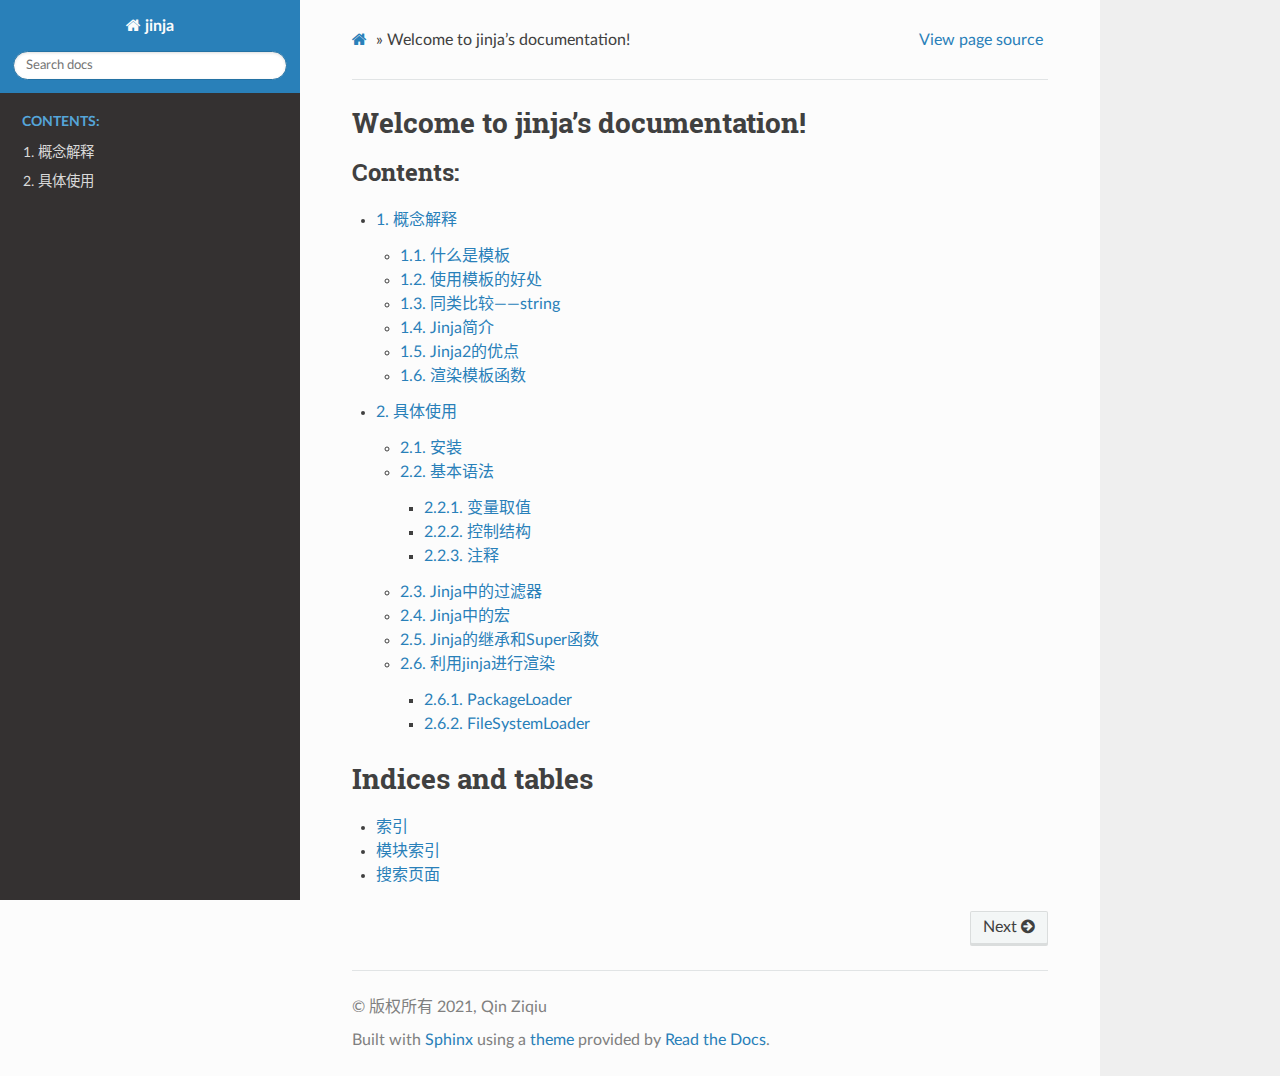
==== index.html @ b07b58b3 "init" ====
<!DOCTYPE html>
<html class="writer-html5" lang="zh-CN" >
<head>
  <meta charset="utf-8">
  
  <meta name="viewport" content="width=device-width, initial-scale=1.0">
  
  <title>Welcome to jinja’s documentation! &mdash; jinja 1.0 文档</title>
  

  
  <link rel="stylesheet" href="_static/css/theme.css" type="text/css" />
  <link rel="stylesheet" href="_static/pygments.css" type="text/css" />

  
  
  
  

  
  <!--[if lt IE 9]>
    <script src="_static/js/html5shiv.min.js"></script>
  <![endif]-->
  
    
      <script type="text/javascript" id="documentation_options" data-url_root="./" src="_static/documentation_options.js"></script>
        <script src="_static/jquery.js"></script>
        <script src="_static/underscore.js"></script>
        <script src="_static/doctools.js"></script>
        <script src="_static/language_data.js"></script>
        <script src="_static/translations.js"></script>
    
    <script type="text/javascript" src="_static/js/theme.js"></script>

    
    <link rel="index" title="索引" href="genindex.html" />
    <link rel="search" title="搜索" href="search.html" />
    <link rel="next" title="1. 概念解释" href="part1.html" /> 
</head>

<body class="wy-body-for-nav">

   
  <div class="wy-grid-for-nav">
    
    <nav data-toggle="wy-nav-shift" class="wy-nav-side">
      <div class="wy-side-scroll">
        <div class="wy-side-nav-search" >
          

          
            <a href="#" class="icon icon-home" alt="Documentation Home"> jinja
          

          
          </a>

          
            
            
          

          
<div role="search">
  <form id="rtd-search-form" class="wy-form" action="search.html" method="get">
    <input type="text" name="q" placeholder="Search docs" />
    <input type="hidden" name="check_keywords" value="yes" />
    <input type="hidden" name="area" value="default" />
  </form>
</div>

          
        </div>

        
        <div class="wy-menu wy-menu-vertical" data-spy="affix" role="navigation" aria-label="main navigation">
          
            
            
              
            
            
              <p class="caption"><span class="caption-text">Contents:</span></p>
<ul>
<li class="toctree-l1"><a class="reference internal" href="part1.html">1. 概念解释</a></li>
<li class="toctree-l1"><a class="reference internal" href="part2.html">2. 具体使用</a></li>
</ul>

            
          
        </div>
        
      </div>
    </nav>

    <section data-toggle="wy-nav-shift" class="wy-nav-content-wrap">

      
      <nav class="wy-nav-top" aria-label="top navigation">
        
          <i data-toggle="wy-nav-top" class="fa fa-bars"></i>
          <a href="#">jinja</a>
        
      </nav>


      <div class="wy-nav-content">
        
        <div class="rst-content">
        
          















<div role="navigation" aria-label="breadcrumbs navigation">

  <ul class="wy-breadcrumbs">
    
      <li><a href="#" class="icon icon-home"></a> &raquo;</li>
        
      <li>Welcome to jinja’s documentation!</li>
    
    
      <li class="wy-breadcrumbs-aside">
        
            
            <a href="_sources/index.rst.txt" rel="nofollow"> View page source</a>
          
        
      </li>
    
  </ul>

  
  <hr/>
</div>
          <div role="main" class="document" itemscope="itemscope" itemtype="http://schema.org/Article">
           <div itemprop="articleBody">
            
  <div class="section" id="welcome-to-jinja-s-documentation">
<h1>Welcome to jinja’s documentation!<a class="headerlink" href="#welcome-to-jinja-s-documentation" title="永久链接至标题">¶</a></h1>
<div class="toctree-wrapper compound">
<p class="caption"><span class="caption-text">Contents:</span></p>
<ul>
<li class="toctree-l1"><a class="reference internal" href="part1.html">1. 概念解释</a><ul>
<li class="toctree-l2"><a class="reference internal" href="part1.html#id2">1.1. 什么是模板</a></li>
<li class="toctree-l2"><a class="reference internal" href="part1.html#id3">1.2. 使用模板的好处</a></li>
<li class="toctree-l2"><a class="reference internal" href="part1.html#string">1.3. 同类比较——string</a></li>
<li class="toctree-l2"><a class="reference internal" href="part1.html#jinja">1.4. Jinja简介</a></li>
<li class="toctree-l2"><a class="reference internal" href="part1.html#jinja2">1.5. Jinja2的优点</a></li>
<li class="toctree-l2"><a class="reference internal" href="part1.html#id4">1.6. 渲染模板函数</a></li>
</ul>
</li>
<li class="toctree-l1"><a class="reference internal" href="part2.html">2. 具体使用</a><ul>
<li class="toctree-l2"><a class="reference internal" href="part2.html#id2">2.1. 安装</a></li>
<li class="toctree-l2"><a class="reference internal" href="part2.html#id3">2.2. 基本语法</a><ul>
<li class="toctree-l3"><a class="reference internal" href="part2.html#id4">2.2.1. 变量取值</a></li>
<li class="toctree-l3"><a class="reference internal" href="part2.html#id5">2.2.2. 控制结构</a></li>
<li class="toctree-l3"><a class="reference internal" href="part2.html#id6">2.2.3. 注释</a></li>
</ul>
</li>
<li class="toctree-l2"><a class="reference internal" href="part2.html#jinja">2.3. Jinja中的过滤器</a></li>
<li class="toctree-l2"><a class="reference internal" href="part2.html#id7">2.4. Jinja中的宏</a></li>
<li class="toctree-l2"><a class="reference internal" href="part2.html#jinjasuper">2.5. Jinja的继承和Super函数</a></li>
<li class="toctree-l2"><a class="reference internal" href="part2.html#id8">2.6. 利用jinja进行渲染</a><ul>
<li class="toctree-l3"><a class="reference internal" href="part2.html#packageloader">2.6.1. PackageLoader</a></li>
<li class="toctree-l3"><a class="reference internal" href="part2.html#filesystemloader">2.6.2. FileSystemLoader</a></li>
</ul>
</li>
</ul>
</li>
</ul>
</div>
</div>
<div class="section" id="indices-and-tables">
<h1>Indices and tables<a class="headerlink" href="#indices-and-tables" title="永久链接至标题">¶</a></h1>
<ul class="simple">
<li><p><a class="reference internal" href="genindex.html"><span class="std std-ref">索引</span></a></p></li>
<li><p><a class="reference internal" href="py-modindex.html"><span class="std std-ref">模块索引</span></a></p></li>
<li><p><a class="reference internal" href="search.html"><span class="std std-ref">搜索页面</span></a></p></li>
</ul>
</div>


           </div>
           
          </div>
          <footer>
  
    <div class="rst-footer-buttons" role="navigation" aria-label="footer navigation">
      
        <a href="part1.html" class="btn btn-neutral float-right" title="1. 概念解释" accesskey="n" rel="next">Next <span class="fa fa-arrow-circle-right"></span></a>
      
      
    </div>
  

  <hr/>

  <div role="contentinfo">
    <p>
        
        &copy; 版权所有 2021, Qin Ziqiu

    </p>
  </div>
    
    
    
    Built with <a href="http://sphinx-doc.org/">Sphinx</a> using a
    
    <a href="https://github.com/rtfd/sphinx_rtd_theme">theme</a>
    
    provided by <a href="https://readthedocs.org">Read the Docs</a>. 

</footer>

        </div>
      </div>

    </section>

  </div>
  

  <script type="text/javascript">
      jQuery(function () {
          SphinxRtdTheme.Navigation.enable(true);
      });
  </script>

  
  
    
   

</body>
</html>
---- _static/css/theme.css ----
html{box-sizing:border-box}*,:after,:before{box-sizing:inherit}article,aside,details,figcaption,figure,footer,header,hgroup,nav,section{display:block}audio,canvas,video{display:inline-block;*display:inline;*zoom:1}[hidden],audio:not([controls]){display:none}*{-webkit-box-sizing:border-box;-moz-box-sizing:border-box;box-sizing:border-box}html{font-size:100%;-webkit-text-size-adjust:100%;-ms-text-size-adjust:100%}body{margin:0}a:active,a:hover{outline:0}abbr[title]{border-bottom:1px dotted}b,strong{font-weight:700}blockquote{margin:0}dfn{font-style:italic}ins{background:#ff9;text-decoration:none}ins,mark{color:#000}mark{background:#ff0;font-style:italic;font-weight:700}.rst-content code,.rst-content tt,code,kbd,pre,samp{font-family:monospace,serif;_font-family:courier new,monospace;font-size:1em}pre{white-space:pre}q{quotes:none}q:after,q:before{content:"";content:none}small{font-size:85%}sub,sup{font-size:75%;line-height:0;position:relative;vertical-align:baseline}sup{top:-.5em}sub{bottom:-.25em}dl,ol,ul{margin:0;padding:0;list-style:none;list-style-image:none}li{list-style:none}dd{margin:0}img{border:0;-ms-interpolation-mode:bicubic;vertical-align:middle;max-width:100%}svg:not(:root){overflow:hidden}figure,form{margin:0}label{cursor:pointer}button,input,select,textarea{font-size:100%;margin:0;vertical-align:baseline;*vertical-align:middle}button,input{line-height:normal}button,input[type=button],input[type=reset],input[type=submit]{cursor:pointer;-webkit-appearance:button;*overflow:visible}button[disabled],input[disabled]{cursor:default}input[type=search]{-webkit-appearance:textfield;-moz-box-sizing:content-box;-webkit-box-sizing:content-box;box-sizing:content-box}textarea{resize:vertical}table{border-collapse:collapse;border-spacing:0}td{vertical-align:top}.chromeframe{margin:.2em 0;background:#ccc;color:#000;padding:.2em 0}.ir{display:block;border:0;text-indent:-999em;overflow:hidden;background-color:transparent;background-repeat:no-repeat;text-align:left;direction:ltr;*line-height:0}.ir br{display:none}.hidden{display:none!important;visibility:hidden}.visuallyhidden{border:0;clip:rect(0 0 0 0);height:1px;margin:-1px;overflow:hidden;padding:0;position:absolute;width:1px}.visuallyhidden.focusable:active,.visuallyhidden.focusable:focus{clip:auto;height:auto;margin:0;overflow:visible;position:static;width:auto}.invisible{visibility:hidden}.relative{position:relative}big,small{font-size:100%}@media print{body,html,section{background:none!important}*{box-shadow:none!important;text-shadow:none!important;filter:none!important;-ms-filter:none!important}a,a:visited{text-decoration:underline}.ir a:after,a[href^="#"]:after,a[href^="javascript:"]:after{content:""}blockquote,pre{page-break-inside:avoid}thead{display:table-header-group}img,tr{page-break-inside:avoid}img{max-width:100%!important}@page{margin:.5cm}.rst-content .toctree-wrapper>p.caption,h2,h3,p{orphans:3;widows:3}.rst-content .toctree-wrapper>p.caption,h2,h3{page-break-after:avoid}}.btn,.fa:before,.icon:before,.rst-content .admonition,.rst-content .admonition-title:before,.rst-content .admonition-todo,.rst-content .attention,.rst-content .caution,.rst-content .code-block-caption .headerlink:before,.rst-content .danger,.rst-content .error,.rst-content .hint,.rst-content .important,.rst-content .note,.rst-content .seealso,.rst-content .tip,.rst-content .warning,.rst-content code.download span:first-child:before,.rst-content dl dt .headerlink:before,.rst-content h1 .headerlink:before,.rst-content h2 .headerlink:before,.rst-content h3 .headerlink:before,.rst-content h4 .headerlink:before,.rst-content h5 .headerlink:before,.rst-content h6 .headerlink:before,.rst-content p.caption .headerlink:before,.rst-content table>caption .headerlink:before,.rst-content tt.download span:first-child:before,.wy-alert,.wy-dropdown .caret:before,.wy-inline-validate.wy-inline-validate-danger .wy-input-context:before,.wy-inline-validate.wy-inline-validate-info .wy-input-context:before,.wy-inline-validate.wy-inline-validate-success .wy-input-context:before,.wy-inline-validate.wy-inline-validate-warning .wy-input-context:before,.wy-menu-vertical li.current>a,.wy-menu-vertical li.current>a span.toctree-expand:before,.wy-menu-vertical li.on a,.wy-menu-vertical li.on a span.toctree-expand:before,.wy-menu-vertical li span.toctree-expand:before,.wy-nav-top a,.wy-side-nav-search .wy-dropdown>a,.wy-side-nav-search>a,input[type=color],input[type=date],input[type=datetime-local],input[type=datetime],input[type=email],input[type=month],input[type=number],input[type=password],input[type=search],input[type=tel],input[type=text],input[type=time],input[type=url],input[type=week],select,textarea{-webkit-font-smoothing:antialiased}.clearfix{*zoom:1}.clearfix:after,.clearfix:before{display:table;content:""}.clearfix:after{clear:both}/*!
 *  Font Awesome 4.7.0 by @davegandy - http://fontawesome.io - @fontawesome
 *  License - http://fontawesome.io/license (Font: SIL OFL 1.1, CSS: MIT License)
 */@font-face{font-family:FontAwesome;src:url(fonts/fontawesome-webfont.eot?674f50d287a8c48dc19ba404d20fe713);src:url(fonts/fontawesome-webfont.eot?674f50d287a8c48dc19ba404d20fe713?#iefix&v=4.7.0) format("embedded-opentype"),url(fonts/fontawesome-webfont.woff2?af7ae505a9eed503f8b8e6982036873e) format("woff2"),url(fonts/fontawesome-webfont.woff?fee66e712a8a08eef5805a46892932ad) format("woff"),url(fonts/fontawesome-webfont.ttf?b06871f281fee6b241d60582ae9369b9) format("truetype"),url(fonts/fontawesome-webfont.svg?912ec66d7572ff821749319396470bde#fontawesomeregular) format("svg");font-weight:400;font-style:normal}.fa,.icon,.rst-content .admonition-title,.rst-content .code-block-caption .headerlink,.rst-content code.download span:first-child,.rst-content dl dt .headerlink,.rst-content h1 .headerlink,.rst-content h2 .headerlink,.rst-content h3 .headerlink,.rst-content h4 .headerlink,.rst-content h5 .headerlink,.rst-content h6 .headerlink,.rst-content p.caption .headerlink,.rst-content table>caption .headerlink,.rst-content tt.download span:first-child,.wy-menu-vertical li.current>a span.toctree-expand,.wy-menu-vertical li.on a span.toctree-expand,.wy-menu-vertical li span.toctree-expand{display:inline-block;font:normal normal normal 14px/1 FontAwesome;font-size:inherit;text-rendering:auto;-webkit-font-smoothing:antialiased;-moz-osx-font-smoothing:grayscale}.fa-lg{font-size:1.33333em;line-height:.75em;vertical-align:-15%}.fa-2x{font-size:2em}.fa-3x{font-size:3em}.fa-4x{font-size:4em}.fa-5x{font-size:5em}.fa-fw{width:1.28571em;text-align:center}.fa-ul{padding-left:0;margin-left:2.14286em;list-style-type:none}.fa-ul>li{position:relative}.fa-li{position:absolute;left:-2.14286em;width:2.14286em;top:.14286em;text-align:center}.fa-li.fa-lg{left:-1.85714em}.fa-border{padding:.2em .25em .15em;border:.08em solid #eee;border-radius:.1em}.fa-pull-left{float:left}.fa-pull-right{float:right}.fa-pull-left.icon,.fa.fa-pull-left,.rst-content .code-block-caption .fa-pull-left.headerlink,.rst-content .fa-pull-left.admonition-title,.rst-content code.download span.fa-pull-left:first-child,.rst-content dl dt .fa-pull-left.headerlink,.rst-content h1 .fa-pull-left.headerlink,.rst-content h2 .fa-pull-left.headerlink,.rst-content h3 .fa-pull-left.headerlink,.rst-content h4 .fa-pull-left.headerlink,.rst-content h5 .fa-pull-left.headerlink,.rst-content h6 .fa-pull-left.headerlink,.rst-content p.caption .fa-pull-left.headerlink,.rst-content table>caption .fa-pull-left.headerlink,.rst-content tt.download span.fa-pull-left:first-child,.wy-menu-vertical li.current>a span.fa-pull-left.toctree-expand,.wy-menu-vertical li.on a span.fa-pull-left.toctree-expand,.wy-menu-vertical li span.fa-pull-left.toctree-expand{margin-right:.3em}.fa-pull-right.icon,.fa.fa-pull-right,.rst-content .code-block-caption .fa-pull-right.headerlink,.rst-content .fa-pull-right.admonition-title,.rst-content code.download span.fa-pull-right:first-child,.rst-content dl dt .fa-pull-right.headerlink,.rst-content h1 .fa-pull-right.headerlink,.rst-content h2 .fa-pull-right.headerlink,.rst-content h3 .fa-pull-right.headerlink,.rst-content h4 .fa-pull-right.headerlink,.rst-content h5 .fa-pull-right.headerlink,.rst-content h6 .fa-pull-right.headerlink,.rst-content p.caption .fa-pull-right.headerlink,.rst-content table>caption .fa-pull-right.headerlink,.rst-content tt.download span.fa-pull-right:first-child,.wy-menu-vertical li.current>a span.fa-pull-right.toctree-expand,.wy-menu-vertical li.on a span.fa-pull-right.toctree-expand,.wy-menu-vertical li span.fa-pull-right.toctree-expand{margin-left:.3em}.pull-right{float:right}.pull-left{float:left}.fa.pull-left,.pull-left.icon,.rst-content .code-block-caption .pull-left.headerlink,.rst-content .pull-left.admonition-title,.rst-content code.download span.pull-left:first-child,.rst-content dl dt .pull-left.headerlink,.rst-content h1 .pull-left.headerlink,.rst-content h2 .pull-left.headerlink,.rst-content h3 .pull-left.headerlink,.rst-content h4 .pull-left.headerlink,.rst-content h5 .pull-left.headerlink,.rst-content h6 .pull-left.headerlink,.rst-content p.caption .pull-left.headerlink,.rst-content table>caption .pull-left.headerlink,.rst-content tt.download span.pull-left:first-child,.wy-menu-vertical li.current>a span.pull-left.toctree-expand,.wy-menu-vertical li.on a span.pull-left.toctree-expand,.wy-menu-vertical li span.pull-left.toctree-expand{margin-right:.3em}.fa.pull-right,.pull-right.icon,.rst-content .code-block-caption .pull-right.headerlink,.rst-content .pull-right.admonition-title,.rst-content code.download span.pull-right:first-child,.rst-content dl dt .pull-right.headerlink,.rst-content h1 .pull-right.headerlink,.rst-content h2 .pull-right.headerlink,.rst-content h3 .pull-right.headerlink,.rst-content h4 .pull-right.headerlink,.rst-content h5 .pull-right.headerlink,.rst-content h6 .pull-right.headerlink,.rst-content p.caption .pull-right.headerlink,.rst-content table>caption .pull-right.headerlink,.rst-content tt.download span.pull-right:first-child,.wy-menu-vertical li.current>a span.pull-right.toctree-expand,.wy-menu-vertical li.on a span.pull-right.toctree-expand,.wy-menu-vertical li span.pull-right.toctree-expand{margin-left:.3em}.fa-spin{-webkit-animation:fa-spin 2s linear infinite;animation:fa-spin 2s linear infinite}.fa-pulse{-webkit-animation:fa-spin 1s steps(8) infinite;animation:fa-spin 1s steps(8) infinite}@-webkit-keyframes fa-spin{0%{-webkit-transform:rotate(0deg);transform:rotate(0deg)}to{-webkit-transform:rotate(359deg);transform:rotate(359deg)}}@keyframes fa-spin{0%{-webkit-transform:rotate(0deg);transform:rotate(0deg)}to{-webkit-transform:rotate(359deg);transform:rotate(359deg)}}.fa-rotate-90{-ms-filter:"progid:DXImageTransform.Microsoft.BasicImage(rotation=1)";-webkit-transform:rotate(90deg);-ms-transform:rotate(90deg);transform:rotate(90deg)}.fa-rotate-180{-ms-filter:"progid:DXImageTransform.Microsoft.BasicImage(rotation=2)";-webkit-transform:rotate(180deg);-ms-transform:rotate(180deg);transform:rotate(180deg)}.fa-rotate-270{-ms-filter:"progid:DXImageTransform.Microsoft.BasicImage(rotation=3)";-webkit-transform:rotate(270deg);-ms-transform:rotate(270deg);transform:rotate(270deg)}.fa-flip-horizontal{-ms-filter:"progid:DXImageTransform.Microsoft.BasicImage(rotation=0, mirror=1)";-webkit-transform:scaleX(-1);-ms-transform:scaleX(-1);transform:scaleX(-1)}.fa-flip-vertical{-ms-filter:"progid:DXImageTransform.Microsoft.BasicImage(rotation=2, mirror=1)";-webkit-transform:scaleY(-1);-ms-transform:scaleY(-1);transform:scaleY(-1)}:root .fa-flip-horizontal,:root .fa-flip-vertical,:root .fa-rotate-90,:root .fa-rotate-180,:root .fa-rotate-270{filter:none}.fa-stack{position:relative;display:inline-block;width:2em;height:2em;line-height:2em;vertical-align:middle}.fa-stack-1x,.fa-stack-2x{position:absolute;left:0;width:100%;text-align:center}.fa-stack-1x{line-height:inherit}.fa-stack-2x{font-size:2em}.fa-inverse{color:#fff}.fa-glass:before{content:""}.fa-music:before{content:""}.fa-search:before,.icon-search:before{content:""}.fa-envelope-o:before{content:""}.fa-heart:before{content:""}.fa-star:before{content:""}.fa-star-o:before{content:""}.fa-user:before{content:""}.fa-film:before{content:""}.fa-th-large:before{content:""}.fa-th:before{content:""}.fa-th-list:before{content:""}.fa-check:before{content:""}.fa-close:before,.fa-remove:before,.fa-times:before{content:""}.fa-search-plus:before{content:""}.fa-search-minus:before{content:""}.fa-power-off:before{content:""}.fa-signal:before{content:""}.fa-cog:before,.fa-gear:before{content:""}.fa-trash-o:before{content:""}.fa-home:before,.icon-home:before{content:""}.fa-file-o:before{content:""}.fa-clock-o:before{content:""}.fa-road:before{content:""}.fa-download:before,.rst-content code.download span:first-child:before,.rst-content tt.download span:first-child:before{content:""}.fa-arrow-circle-o-down:before{content:""}.fa-arrow-circle-o-up:before{content:""}.fa-inbox:before{content:""}.fa-play-circle-o:before{content:""}.fa-repeat:before,.fa-rotate-right:before{content:""}.fa-refresh:before{content:""}.fa-list-alt:before{content:""}.fa-lock:before{content:""}.fa-flag:before{content:""}.fa-headphones:before{content:""}.fa-volume-off:before{content:""}.fa-volume-down:before{content:""}.fa-volume-up:before{content:""}.fa-qrcode:before{content:""}.fa-barcode:before{content:""}.fa-tag:before{content:""}.fa-tags:before{content:""}.fa-book:before,.icon-book:before{content:""}.fa-bookmark:before{content:""}.fa-print:before{content:""}.fa-camera:before{content:""}.fa-font:before{content:""}.fa-bold:before{content:""}.fa-italic:before{content:""}.fa-text-height:before{content:""}.fa-text-width:before{content:""}.fa-align-left:before{content:""}.fa-align-center:before{content:""}.fa-align-right:before{content:""}.fa-align-justify:before{content:""}.fa-list:before{content:""}.fa-dedent:before,.fa-outdent:before{content:""}.fa-indent:before{content:""}.fa-video-camera:before{content:""}.fa-image:before,.fa-photo:before,.fa-picture-o:before{content:""}.fa-pencil:before{content:""}.fa-map-marker:before{content:""}.fa-adjust:before{content:""}.fa-tint:before{content:""}.fa-edit:before,.fa-pencil-square-o:before{content:""}.fa-share-square-o:before{content:""}.fa-check-square-o:before{content:""}.fa-arrows:before{content:""}.fa-step-backward:before{content:""}.fa-fast-backward:before{content:""}.fa-backward:before{content:""}.fa-play:before{content:""}.fa-pause:before{content:""}.fa-stop:before{content:""}.fa-forward:before{content:""}.fa-fast-forward:before{content:""}.fa-step-forward:before{content:""}.fa-eject:before{content:""}.fa-chevron-left:before{content:""}.fa-chevron-right:before{content:""}.fa-plus-circle:before{content:""}.fa-minus-circle:before{content:""}.fa-times-circle:before,.wy-inline-validate.wy-inline-validate-danger .wy-input-context:before{content:""}.fa-check-circle:before,.wy-inline-validate.wy-inline-validate-success .wy-input-context:before{content:""}.fa-question-circle:before{content:""}.fa-info-circle:before{content:""}.fa-crosshairs:before{content:""}.fa-times-circle-o:before{content:""}.fa-check-circle-o:before{content:""}.fa-ban:before{content:""}.fa-arrow-left:before{content:""}.fa-arrow-right:before{content:""}.fa-arrow-up:before{content:""}.fa-arrow-down:before{content:""}.fa-mail-forward:before,.fa-share:before{content:""}.fa-expand:before{content:""}.fa-compress:before{content:""}.fa-plus:before{content:""}.fa-minus:before{content:""}.fa-asterisk:before{content:""}.fa-exclamation-circle:before,.rst-content .admonition-title:before,.wy-inline-validate.wy-inline-validate-info .wy-input-context:before,.wy-inline-validate.wy-inline-validate-warning .wy-input-context:before{content:""}.fa-gift:before{content:""}.fa-leaf:before{content:""}.fa-fire:before,.icon-fire:before{content:""}.fa-eye:before{content:""}.fa-eye-slash:before{content:""}.fa-exclamation-triangle:before,.fa-warning:before{content:""}.fa-plane:before{content:""}.fa-calendar:before{content:""}.fa-random:before{content:""}.fa-comment:before{content:""}.fa-magnet:before{content:""}.fa-chevron-up:before{content:""}.fa-chevron-down:before{content:""}.fa-retweet:before{content:""}.fa-shopping-cart:before{content:""}.fa-folder:before{content:""}.fa-folder-open:before{content:""}.fa-arrows-v:before{content:""}.fa-arrows-h:before{content:""}.fa-bar-chart-o:before,.fa-bar-chart:before{content:""}.fa-twitter-square:before{content:""}.fa-facebook-square:before{content:""}.fa-camera-retro:before{content:""}.fa-key:before{content:""}.fa-cogs:before,.fa-gears:before{content:""}.fa-comments:before{content:""}.fa-thumbs-o-up:before{content:""}.fa-thumbs-o-down:before{content:""}.fa-star-half:before{content:""}.fa-heart-o:before{content:""}.fa-sign-out:before{content:""}.fa-linkedin-square:before{content:""}.fa-thumb-tack:before{content:""}.fa-external-link:before{content:""}.fa-sign-in:before{content:""}.fa-trophy:before{content:""}.fa-github-square:before{content:""}.fa-upload:before{content:""}.fa-lemon-o:before{content:""}.fa-phone:before{content:""}.fa-square-o:before{content:""}.fa-bookmark-o:before{content:""}.fa-phone-square:before{content:""}.fa-twitter:before{content:""}.fa-facebook-f:before,.fa-facebook:before{content:""}.fa-github:before,.icon-github:before{content:""}.fa-unlock:before{content:""}.fa-credit-card:before{content:""}.fa-feed:before,.fa-rss:before{content:""}.fa-hdd-o:before{content:""}.fa-bullhorn:before{content:""}.fa-bell:before{content:""}.fa-certificate:before{content:""}.fa-hand-o-right:before{content:""}.fa-hand-o-left:before{content:""}.fa-hand-o-up:before{content:""}.fa-hand-o-down:before{content:""}.fa-arrow-circle-left:before,.icon-circle-arrow-left:before{content:""}.fa-arrow-circle-right:before,.icon-circle-arrow-right:before{content:""}.fa-arrow-circle-up:before{content:""}.fa-arrow-circle-down:before{content:""}.fa-globe:before{content:""}.fa-wrench:before{content:""}.fa-tasks:before{content:""}.fa-filter:before{content:""}.fa-briefcase:before{content:""}.fa-arrows-alt:before{content:""}.fa-group:before,.fa-users:before{content:""}.fa-chain:before,.fa-link:before,.icon-link:before{content:""}.fa-cloud:before{content:""}.fa-flask:before{content:""}.fa-cut:before,.fa-scissors:before{content:""}.fa-copy:before,.fa-files-o:before{content:""}.fa-paperclip:before{content:""}.fa-floppy-o:before,.fa-save:before{content:""}.fa-square:before{content:""}.fa-bars:before,.fa-navicon:before,.fa-reorder:before{content:""}.fa-list-ul:before{content:""}.fa-list-ol:before{content:""}.fa-strikethrough:before{content:""}.fa-underline:before{content:""}.fa-table:before{content:""}.fa-magic:before{content:""}.fa-truck:before{content:""}.fa-pinterest:before{content:""}.fa-pinterest-square:before{content:""}.fa-google-plus-square:before{content:""}.fa-google-plus:before{content:""}.fa-money:before{content:""}.fa-caret-down:before,.icon-caret-down:before,.wy-dropdown .caret:before{content:""}.fa-caret-up:before{content:""}.fa-caret-left:before{content:""}.fa-caret-right:before{content:""}.fa-columns:before{content:""}.fa-sort:before,.fa-unsorted:before{content:""}.fa-sort-desc:before,.fa-sort-down:before{content:""}.fa-sort-asc:before,.fa-sort-up:before{content:""}.fa-envelope:before{content:""}.fa-linkedin:before{content:""}.fa-rotate-left:before,.fa-undo:before{content:""}.fa-gavel:before,.fa-legal:before{content:""}.fa-dashboard:before,.fa-tachometer:before{content:""}.fa-comment-o:before{content:""}.fa-comments-o:before{content:""}.fa-bolt:before,.fa-flash:before{content:""}.fa-sitemap:before{content:""}.fa-umbrella:before{content:""}.fa-clipboard:before,.fa-paste:before{content:""}.fa-lightbulb-o:before{content:""}.fa-exchange:before{content:""}.fa-cloud-download:before{content:""}.fa-cloud-upload:before{content:""}.fa-user-md:before{content:""}.fa-stethoscope:before{content:""}.fa-suitcase:before{content:""}.fa-bell-o:before{content:""}.fa-coffee:before{content:""}.fa-cutlery:before{content:""}.fa-file-text-o:before{content:""}.fa-building-o:before{content:""}.fa-hospital-o:before{content:""}.fa-ambulance:before{content:""}.fa-medkit:before{content:""}.fa-fighter-jet:before{content:""}.fa-beer:before{content:""}.fa-h-square:before{content:""}.fa-plus-square:before{content:""}.fa-angle-double-left:before{content:""}.fa-angle-double-right:before{content:""}.fa-angle-double-up:before{content:""}.fa-angle-double-down:before{content:""}.fa-angle-left:before{content:""}.fa-angle-right:before{content:""}.fa-angle-up:before{content:""}.fa-angle-down:before{content:""}.fa-desktop:before{content:""}.fa-laptop:before{content:""}.fa-tablet:before{content:""}.fa-mobile-phone:before,.fa-mobile:before{content:""}.fa-circle-o:before{content:""}.fa-quote-left:before{content:""}.fa-quote-right:before{content:""}.fa-spinner:before{content:""}.fa-circle:before{content:""}.fa-mail-reply:before,.fa-reply:before{content:""}.fa-github-alt:before{content:""}.fa-folder-o:before{content:""}.fa-folder-open-o:before{content:""}.fa-smile-o:before{content:""}.fa-frown-o:before{content:""}.fa-meh-o:before{content:""}.fa-gamepad:before{content:""}.fa-keyboard-o:before{content:""}.fa-flag-o:before{content:""}.fa-flag-checkered:before{content:""}.fa-terminal:before{content:""}.fa-code:before{content:""}.fa-mail-reply-all:before,.fa-reply-all:before{content:""}.fa-star-half-empty:before,.fa-star-half-full:before,.fa-star-half-o:before{content:""}.fa-location-arrow:before{content:""}.fa-crop:before{content:""}.fa-code-fork:before{content:""}.fa-chain-broken:before,.fa-unlink:before{content:""}.fa-question:before{content:""}.fa-info:before{content:""}.fa-exclamation:before{content:""}.fa-superscript:before{content:""}.fa-subscript:before{content:""}.fa-eraser:before{content:""}.fa-puzzle-piece:before{content:""}.fa-microphone:before{content:""}.fa-microphone-slash:before{content:""}.fa-shield:before{content:""}.fa-calendar-o:before{content:""}.fa-fire-extinguisher:before{content:""}.fa-rocket:before{content:""}.fa-maxcdn:before{content:""}.fa-chevron-circle-left:before{content:""}.fa-chevron-circle-right:before{content:""}.fa-chevron-circle-up:before{content:""}.fa-chevron-circle-down:before{content:""}.fa-html5:before{content:""}.fa-css3:before{content:""}.fa-anchor:before{content:""}.fa-unlock-alt:before{content:""}.fa-bullseye:before{content:""}.fa-ellipsis-h:before{content:""}.fa-ellipsis-v:before{content:""}.fa-rss-square:before{content:""}.fa-play-circle:before{content:""}.fa-ticket:before{content:""}.fa-minus-square:before{content:""}.fa-minus-square-o:before,.wy-menu-vertical li.current>a span.toctree-expand:before,.wy-menu-vertical li.on a span.toctree-expand:before{content:""}.fa-level-up:before{content:""}.fa-level-down:before{content:""}.fa-check-square:before{content:""}.fa-pencil-square:before{content:""}.fa-external-link-square:before{content:""}.fa-share-square:before{content:""}.fa-compass:before{content:""}.fa-caret-square-o-down:before,.fa-toggle-down:before{content:""}.fa-caret-square-o-up:before,.fa-toggle-up:before{content:""}.fa-caret-square-o-right:before,.fa-toggle-right:before{content:""}.fa-eur:before,.fa-euro:before{content:""}.fa-gbp:before{content:""}.fa-dollar:before,.fa-usd:before{content:""}.fa-inr:before,.fa-rupee:before{content:""}.fa-cny:before,.fa-jpy:before,.fa-rmb:before,.fa-yen:before{content:""}.fa-rouble:before,.fa-rub:before,.fa-ruble:before{content:""}.fa-krw:before,.fa-won:before{content:""}.fa-bitcoin:before,.fa-btc:before{content:""}.fa-file:before{content:""}.fa-file-text:before{content:""}.fa-sort-alpha-asc:before{content:""}.fa-sort-alpha-desc:before{content:""}.fa-sort-amount-asc:before{content:""}.fa-sort-amount-desc:before{content:""}.fa-sort-numeric-asc:before{content:""}.fa-sort-numeric-desc:before{content:""}.fa-thumbs-up:before{content:""}.fa-thumbs-down:before{content:""}.fa-youtube-square:before{content:""}.fa-youtube:before{content:""}.fa-xing:before{content:""}.fa-xing-square:before{content:""}.fa-youtube-play:before{content:""}.fa-dropbox:before{content:""}.fa-stack-overflow:before{content:""}.fa-instagram:before{content:""}.fa-flickr:before{content:""}.fa-adn:before{content:""}.fa-bitbucket:before,.icon-bitbucket:before{content:""}.fa-bitbucket-square:before{content:""}.fa-tumblr:before{content:""}.fa-tumblr-square:before{content:""}.fa-long-arrow-down:before{content:""}.fa-long-arrow-up:before{content:""}.fa-long-arrow-left:before{content:""}.fa-long-arrow-right:before{content:""}.fa-apple:before{content:""}.fa-windows:before{content:""}.fa-android:before{content:""}.fa-linux:before{content:""}.fa-dribbble:before{content:""}.fa-skype:before{content:""}.fa-foursquare:before{content:""}.fa-trello:before{content:""}.fa-female:before{content:""}.fa-male:before{content:""}.fa-gittip:before,.fa-gratipay:before{content:""}.fa-sun-o:before{content:""}.fa-moon-o:before{content:""}.fa-archive:before{content:""}.fa-bug:before{content:""}.fa-vk:before{content:""}.fa-weibo:before{content:""}.fa-renren:before{content:""}.fa-pagelines:before{content:""}.fa-stack-exchange:before{content:""}.fa-arrow-circle-o-right:before{content:""}.fa-arrow-circle-o-left:before{content:""}.fa-caret-square-o-left:before,.fa-toggle-left:before{content:""}.fa-dot-circle-o:before{content:""}.fa-wheelchair:before{content:""}.fa-vimeo-square:before{content:""}.fa-try:before,.fa-turkish-lira:before{content:""}.fa-plus-square-o:before,.wy-menu-vertical li span.toctree-expand:before{content:""}.fa-space-shuttle:before{content:""}.fa-slack:before{content:""}.fa-envelope-square:before{content:""}.fa-wordpress:before{content:""}.fa-openid:before{content:""}.fa-bank:before,.fa-institution:before,.fa-university:before{content:""}.fa-graduation-cap:before,.fa-mortar-board:before{content:""}.fa-yahoo:before{content:""}.fa-google:before{content:""}.fa-reddit:before{content:""}.fa-reddit-square:before{content:""}.fa-stumbleupon-circle:before{content:""}.fa-stumbleupon:before{content:""}.fa-delicious:before{content:""}.fa-digg:before{content:""}.fa-pied-piper-pp:before{content:""}.fa-pied-piper-alt:before{content:""}.fa-drupal:before{content:""}.fa-joomla:before{content:""}.fa-language:before{content:""}.fa-fax:before{content:""}.fa-building:before{content:""}.fa-child:before{content:""}.fa-paw:before{content:""}.fa-spoon:before{content:""}.fa-cube:before{content:""}.fa-cubes:before{content:""}.fa-behance:before{content:""}.fa-behance-square:before{content:""}.fa-steam:before{content:""}.fa-steam-square:before{content:""}.fa-recycle:before{content:""}.fa-automobile:before,.fa-car:before{content:""}.fa-cab:before,.fa-taxi:before{content:""}.fa-tree:before{content:""}.fa-spotify:before{content:""}.fa-deviantart:before{content:""}.fa-soundcloud:before{content:""}.fa-database:before{content:""}.fa-file-pdf-o:before{content:""}.fa-file-word-o:before{content:""}.fa-file-excel-o:before{content:""}.fa-file-powerpoint-o:before{content:""}.fa-file-image-o:before,.fa-file-photo-o:before,.fa-file-picture-o:before{content:""}.fa-file-archive-o:before,.fa-file-zip-o:before{content:""}.fa-file-audio-o:before,.fa-file-sound-o:before{content:""}.fa-file-movie-o:before,.fa-file-video-o:before{content:""}.fa-file-code-o:before{content:""}.fa-vine:before{content:""}.fa-codepen:before{content:""}.fa-jsfiddle:before{content:""}.fa-life-bouy:before,.fa-life-buoy:before,.fa-life-ring:before,.fa-life-saver:before,.fa-support:before{content:""}.fa-circle-o-notch:before{content:""}.fa-ra:before,.fa-rebel:before,.fa-resistance:before{content:""}.fa-empire:before,.fa-ge:before{content:""}.fa-git-square:before{content:""}.fa-git:before{content:""}.fa-hacker-news:before,.fa-y-combinator-square:before,.fa-yc-square:before{content:""}.fa-tencent-weibo:before{content:""}.fa-qq:before{content:""}.fa-wechat:before,.fa-weixin:before{content:""}.fa-paper-plane:before,.fa-send:before{content:""}.fa-paper-plane-o:before,.fa-send-o:before{content:""}.fa-history:before{content:""}.fa-circle-thin:before{content:""}.fa-header:before{content:""}.fa-paragraph:before{content:""}.fa-sliders:before{content:""}.fa-share-alt:before{content:""}.fa-share-alt-square:before{content:""}.fa-bomb:before{content:""}.fa-futbol-o:before,.fa-soccer-ball-o:before{content:""}.fa-tty:before{content:""}.fa-binoculars:before{content:""}.fa-plug:before{content:""}.fa-slideshare:before{content:""}.fa-twitch:before{content:""}.fa-yelp:before{content:""}.fa-newspaper-o:before{content:""}.fa-wifi:before{content:""}.fa-calculator:before{content:""}.fa-paypal:before{content:""}.fa-google-wallet:before{content:""}.fa-cc-visa:before{content:""}.fa-cc-mastercard:before{content:""}.fa-cc-discover:before{content:""}.fa-cc-amex:before{content:""}.fa-cc-paypal:before{content:""}.fa-cc-stripe:before{content:""}.fa-bell-slash:before{content:""}.fa-bell-slash-o:before{content:""}.fa-trash:before{content:""}.fa-copyright:before{content:""}.fa-at:before{content:""}.fa-eyedropper:before{content:""}.fa-paint-brush:before{content:""}.fa-birthday-cake:before{content:""}.fa-area-chart:before{content:""}.fa-pie-chart:before{content:""}.fa-line-chart:before{content:""}.fa-lastfm:before{content:""}.fa-lastfm-square:before{content:""}.fa-toggle-off:before{content:""}.fa-toggle-on:before{content:""}.fa-bicycle:before{content:""}.fa-bus:before{content:""}.fa-ioxhost:before{content:""}.fa-angellist:before{content:""}.fa-cc:before{content:""}.fa-ils:before,.fa-shekel:before,.fa-sheqel:before{content:""}.fa-meanpath:before{content:""}.fa-buysellads:before{content:""}.fa-connectdevelop:before{content:""}.fa-dashcube:before{content:""}.fa-forumbee:before{content:""}.fa-leanpub:before{content:""}.fa-sellsy:before{content:""}.fa-shirtsinbulk:before{content:""}.fa-simplybuilt:before{content:""}.fa-skyatlas:before{content:""}.fa-cart-plus:before{content:""}.fa-cart-arrow-down:before{content:""}.fa-diamond:before{content:""}.fa-ship:before{content:""}.fa-user-secret:before{content:""}.fa-motorcycle:before{content:""}.fa-street-view:before{content:""}.fa-heartbeat:before{content:""}.fa-venus:before{content:""}.fa-mars:before{content:""}.fa-mercury:before{content:""}.fa-intersex:before,.fa-transgender:before{content:""}.fa-transgender-alt:before{content:""}.fa-venus-double:before{content:""}.fa-mars-double:before{content:""}.fa-venus-mars:before{content:""}.fa-mars-stroke:before{content:""}.fa-mars-stroke-v:before{content:""}.fa-mars-stroke-h:before{content:""}.fa-neuter:before{content:""}.fa-genderless:before{content:""}.fa-facebook-official:before{content:""}.fa-pinterest-p:before{content:""}.fa-whatsapp:before{content:""}.fa-server:before{content:""}.fa-user-plus:before{content:""}.fa-user-times:before{content:""}.fa-bed:before,.fa-hotel:before{content:""}.fa-viacoin:before{content:""}.fa-train:before{content:""}.fa-subway:before{content:""}.fa-medium:before{content:""}.fa-y-combinator:before,.fa-yc:before{content:""}.fa-optin-monster:before{content:""}.fa-opencart:before{content:""}.fa-expeditedssl:before{content:""}.fa-battery-4:before,.fa-battery-full:before,.fa-battery:before{content:""}.fa-battery-3:before,.fa-battery-three-quarters:before{content:""}.fa-battery-2:before,.fa-battery-half:before{content:""}.fa-battery-1:before,.fa-battery-quarter:before{content:""}.fa-battery-0:before,.fa-battery-empty:before{content:""}.fa-mouse-pointer:before{content:""}.fa-i-cursor:before{content:""}.fa-object-group:before{content:""}.fa-object-ungroup:before{content:""}.fa-sticky-note:before{content:""}.fa-sticky-note-o:before{content:""}.fa-cc-jcb:before{content:""}.fa-cc-diners-club:before{content:""}.fa-clone:before{content:""}.fa-balance-scale:before{content:""}.fa-hourglass-o:before{content:""}.fa-hourglass-1:before,.fa-hourglass-start:before{content:""}.fa-hourglass-2:before,.fa-hourglass-half:before{content:""}.fa-hourglass-3:before,.fa-hourglass-end:before{content:""}.fa-hourglass:before{content:""}.fa-hand-grab-o:before,.fa-hand-rock-o:before{content:""}.fa-hand-paper-o:before,.fa-hand-stop-o:before{content:""}.fa-hand-scissors-o:before{content:""}.fa-hand-lizard-o:before{content:""}.fa-hand-spock-o:before{content:""}.fa-hand-pointer-o:before{content:""}.fa-hand-peace-o:before{content:""}.fa-trademark:before{content:""}.fa-registered:before{content:""}.fa-creative-commons:before{content:""}.fa-gg:before{content:""}.fa-gg-circle:before{content:""}.fa-tripadvisor:before{content:""}.fa-odnoklassniki:before{content:""}.fa-odnoklassniki-square:before{content:""}.fa-get-pocket:before{content:""}.fa-wikipedia-w:before{content:""}.fa-safari:before{content:""}.fa-chrome:before{content:""}.fa-firefox:before{content:""}.fa-opera:before{content:""}.fa-internet-explorer:before{content:""}.fa-television:before,.fa-tv:before{content:""}.fa-contao:before{content:""}.fa-500px:before{content:""}.fa-amazon:before{content:""}.fa-calendar-plus-o:before{content:""}.fa-calendar-minus-o:before{content:""}.fa-calendar-times-o:before{content:""}.fa-calendar-check-o:before{content:""}.fa-industry:before{content:""}.fa-map-pin:before{content:""}.fa-map-signs:before{content:""}.fa-map-o:before{content:""}.fa-map:before{content:""}.fa-commenting:before{content:""}.fa-commenting-o:before{content:""}.fa-houzz:before{content:""}.fa-vimeo:before{content:""}.fa-black-tie:before{content:""}.fa-fonticons:before{content:""}.fa-reddit-alien:before{content:""}.fa-edge:before{content:""}.fa-credit-card-alt:before{content:""}.fa-codiepie:before{content:""}.fa-modx:before{content:""}.fa-fort-awesome:before{content:""}.fa-usb:before{content:""}.fa-product-hunt:before{content:""}.fa-mixcloud:before{content:""}.fa-scribd:before{content:""}.fa-pause-circle:before{content:""}.fa-pause-circle-o:before{content:""}.fa-stop-circle:before{content:""}.fa-stop-circle-o:before{content:""}.fa-shopping-bag:before{content:""}.fa-shopping-basket:before{content:""}.fa-hashtag:before{content:""}.fa-bluetooth:before{content:""}.fa-bluetooth-b:before{content:""}.fa-percent:before{content:""}.fa-gitlab:before,.icon-gitlab:before{content:""}.fa-wpbeginner:before{content:""}.fa-wpforms:before{content:""}.fa-envira:before{content:""}.fa-universal-access:before{content:""}.fa-wheelchair-alt:before{content:""}.fa-question-circle-o:before{content:""}.fa-blind:before{content:""}.fa-audio-description:before{content:""}.fa-volume-control-phone:before{content:""}.fa-braille:before{content:""}.fa-assistive-listening-systems:before{content:""}.fa-american-sign-language-interpreting:before,.fa-asl-interpreting:before{content:""}.fa-deaf:before,.fa-deafness:before,.fa-hard-of-hearing:before{content:""}.fa-glide:before{content:""}.fa-glide-g:before{content:""}.fa-sign-language:before,.fa-signing:before{content:""}.fa-low-vision:before{content:""}.fa-viadeo:before{content:""}.fa-viadeo-square:before{content:""}.fa-snapchat:before{content:""}.fa-snapchat-ghost:before{content:""}.fa-snapchat-square:before{content:""}.fa-pied-piper:before{content:""}.fa-first-order:before{content:""}.fa-yoast:before{content:""}.fa-themeisle:before{content:""}.fa-google-plus-circle:before,.fa-google-plus-official:before{content:""}.fa-fa:before,.fa-font-awesome:before{content:""}.fa-handshake-o:before{content:""}.fa-envelope-open:before{content:""}.fa-envelope-open-o:before{content:""}.fa-linode:before{content:""}.fa-address-book:before{content:""}.fa-address-book-o:before{content:""}.fa-address-card:before,.fa-vcard:before{content:""}.fa-address-card-o:before,.fa-vcard-o:before{content:""}.fa-user-circle:before{content:""}.fa-user-circle-o:before{content:""}.fa-user-o:before{content:""}.fa-id-badge:before{content:""}.fa-drivers-license:before,.fa-id-card:before{content:""}.fa-drivers-license-o:before,.fa-id-card-o:before{content:""}.fa-quora:before{content:""}.fa-free-code-camp:before{content:""}.fa-telegram:before{content:""}.fa-thermometer-4:before,.fa-thermometer-full:before,.fa-thermometer:before{content:""}.fa-thermometer-3:before,.fa-thermometer-three-quarters:before{content:""}.fa-thermometer-2:before,.fa-thermometer-half:before{content:""}.fa-thermometer-1:before,.fa-thermometer-quarter:before{content:""}.fa-thermometer-0:before,.fa-thermometer-empty:before{content:""}.fa-shower:before{content:""}.fa-bath:before,.fa-bathtub:before,.fa-s15:before{content:""}.fa-podcast:before{content:""}.fa-window-maximize:before{content:""}.fa-window-minimize:before{content:""}.fa-window-restore:before{content:""}.fa-times-rectangle:before,.fa-window-close:before{content:""}.fa-times-rectangle-o:before,.fa-window-close-o:before{content:""}.fa-bandcamp:before{content:""}.fa-grav:before{content:""}.fa-etsy:before{content:""}.fa-imdb:before{content:""}.fa-ravelry:before{content:""}.fa-eercast:before{content:""}.fa-microchip:before{content:""}.fa-snowflake-o:before{content:""}.fa-superpowers:before{content:""}.fa-wpexplorer:before{content:""}.fa-meetup:before{content:""}.sr-only{position:absolute;width:1px;height:1px;padding:0;margin:-1px;overflow:hidden;clip:rect(0,0,0,0);border:0}.sr-only-focusable:active,.sr-only-focusable:focus{position:static;width:auto;height:auto;margin:0;overflow:visible;clip:auto}.fa,.icon,.rst-content .admonition-title,.rst-content .code-block-caption .headerlink,.rst-content code.download span:first-child,.rst-content dl dt .headerlink,.rst-content h1 .headerlink,.rst-content h2 .headerlink,.rst-content h3 .headerlink,.rst-content h4 .headerlink,.rst-content h5 .headerlink,.rst-content h6 .headerlink,.rst-content p.caption .headerlink,.rst-content table>caption .headerlink,.rst-content tt.download span:first-child,.wy-dropdown .caret,.wy-inline-validate.wy-inline-validate-danger .wy-input-context,.wy-inline-validate.wy-inline-validate-info .wy-input-context,.wy-inline-validate.wy-inline-validate-success .wy-input-context,.wy-inline-validate.wy-inline-validate-warning .wy-input-context,.wy-menu-vertical li.current>a span.toctree-expand,.wy-menu-vertical li.on a span.toctree-expand,.wy-menu-vertical li span.toctree-expand{font-family:inherit}.fa:before,.icon:before,.rst-content .admonition-title:before,.rst-content .code-block-caption .headerlink:before,.rst-content code.download span:first-child:before,.rst-content dl dt .headerlink:before,.rst-content h1 .headerlink:before,.rst-content h2 .headerlink:before,.rst-content h3 .headerlink:before,.rst-content h4 .headerlink:before,.rst-content h5 .headerlink:before,.rst-content h6 .headerlink:before,.rst-content p.caption .headerlink:before,.rst-content table>caption .headerlink:before,.rst-content tt.download span:first-child:before,.wy-dropdown .caret:before,.wy-inline-validate.wy-inline-validate-danger .wy-input-context:before,.wy-inline-validate.wy-inline-validate-info .wy-input-context:before,.wy-inline-validate.wy-inline-validate-success .wy-input-context:before,.wy-inline-validate.wy-inline-validate-warning .wy-input-context:before,.wy-menu-vertical li.current>a span.toctree-expand:before,.wy-menu-vertical li.on a span.toctree-expand:before,.wy-menu-vertical li span.toctree-expand:before{font-family:FontAwesome;display:inline-block;font-style:normal;font-weight:400;line-height:1;text-decoration:inherit}.rst-content .code-block-caption a .headerlink,.rst-content a .admonition-title,.rst-content code.download a span:first-child,.rst-content dl dt a .headerlink,.rst-content h1 a .headerlink,.rst-content h2 a .headerlink,.rst-content h3 a .headerlink,.rst-content h4 a .headerlink,.rst-content h5 a .headerlink,.rst-content h6 a .headerlink,.rst-content p.caption a .headerlink,.rst-content table>caption a .headerlink,.rst-content tt.download a span:first-child,.wy-menu-vertical li.current>a span.toctree-expand,.wy-menu-vertical li.on a span.toctree-expand,.wy-menu-vertical li a span.toctree-expand,a .fa,a .icon,a .rst-content .admonition-title,a .rst-content .code-block-caption .headerlink,a .rst-content code.download span:first-child,a .rst-content dl dt .headerlink,a .rst-content h1 .headerlink,a .rst-content h2 .headerlink,a .rst-content h3 .headerlink,a .rst-content h4 .headerlink,a .rst-content h5 .headerlink,a .rst-content h6 .headerlink,a .rst-content p.caption .headerlink,a .rst-content table>caption .headerlink,a .rst-content tt.download span:first-child,a .wy-menu-vertical li span.toctree-expand{display:inline-block;text-decoration:inherit}.btn .fa,.btn .icon,.btn .rst-content .admonition-title,.btn .rst-content .code-block-caption .headerlink,.btn .rst-content code.download span:first-child,.btn .rst-content dl dt .headerlink,.btn .rst-content h1 .headerlink,.btn .rst-content h2 .headerlink,.btn .rst-content h3 .headerlink,.btn .rst-content h4 .headerlink,.btn .rst-content h5 .headerlink,.btn .rst-content h6 .headerlink,.btn .rst-content p.caption .headerlink,.btn .rst-content table>caption .headerlink,.btn .rst-content tt.download span:first-child,.btn .wy-menu-vertical li.current>a span.toctree-expand,.btn .wy-menu-vertical li.on a span.toctree-expand,.btn .wy-menu-vertical li span.toctree-expand,.nav .fa,.nav .icon,.nav .rst-content .admonition-title,.nav .rst-content .code-block-caption .headerlink,.nav .rst-content code.download span:first-child,.nav .rst-content dl dt .headerlink,.nav .rst-content h1 .headerlink,.nav .rst-content h2 .headerlink,.nav .rst-content h3 .headerlink,.nav .rst-content h4 .headerlink,.nav .rst-content h5 .headerlink,.nav .rst-content h6 .headerlink,.nav .rst-content p.caption .headerlink,.nav .rst-content table>caption .headerlink,.nav .rst-content tt.download span:first-child,.nav .wy-menu-vertical li.current>a span.toctree-expand,.nav .wy-menu-vertical li.on a span.toctree-expand,.nav .wy-menu-vertical li span.toctree-expand,.rst-content .btn .admonition-title,.rst-content .code-block-caption .btn .headerlink,.rst-content .code-block-caption .nav .headerlink,.rst-content .nav .admonition-title,.rst-content code.download .btn span:first-child,.rst-content code.download .nav span:first-child,.rst-content dl dt .btn .headerlink,.rst-content dl dt .nav .headerlink,.rst-content h1 .btn .headerlink,.rst-content h1 .nav .headerlink,.rst-content h2 .btn .headerlink,.rst-content h2 .nav .headerlink,.rst-content h3 .btn .headerlink,.rst-content h3 .nav .headerlink,.rst-content h4 .btn .headerlink,.rst-content h4 .nav .headerlink,.rst-content h5 .btn .headerlink,.rst-content h5 .nav .headerlink,.rst-content h6 .btn .headerlink,.rst-content h6 .nav .headerlink,.rst-content p.caption .btn .headerlink,.rst-content p.caption .nav .headerlink,.rst-content table>caption .btn .headerlink,.rst-content table>caption .nav .headerlink,.rst-content tt.download .btn span:first-child,.rst-content tt.download .nav span:first-child,.wy-menu-vertical li .btn span.toctree-expand,.wy-menu-vertical li.current>a .btn span.toctree-expand,.wy-menu-vertical li.current>a .nav span.toctree-expand,.wy-menu-vertical li .nav span.toctree-expand,.wy-menu-vertical li.on a .btn span.toctree-expand,.wy-menu-vertical li.on a .nav span.toctree-expand{display:inline}.btn .fa-large.icon,.btn .fa.fa-large,.btn .rst-content .code-block-caption .fa-large.headerlink,.btn .rst-content .fa-large.admonition-title,.btn .rst-content code.download span.fa-large:first-child,.btn .rst-content dl dt .fa-large.headerlink,.btn .rst-content h1 .fa-large.headerlink,.btn .rst-content h2 .fa-large.headerlink,.btn .rst-content h3 .fa-large.headerlink,.btn .rst-content h4 .fa-large.headerlink,.btn .rst-content h5 .fa-large.headerlink,.btn .rst-content h6 .fa-large.headerlink,.btn .rst-content p.caption .fa-large.headerlink,.btn .rst-content table>caption .fa-large.headerlink,.btn .rst-content tt.download span.fa-large:first-child,.btn .wy-menu-vertical li span.fa-large.toctree-expand,.nav .fa-large.icon,.nav .fa.fa-large,.nav .rst-content .code-block-caption .fa-large.headerlink,.nav .rst-content .fa-large.admonition-title,.nav .rst-content code.download span.fa-large:first-child,.nav .rst-content dl dt .fa-large.headerlink,.nav .rst-content h1 .fa-large.headerlink,.nav .rst-content h2 .fa-large.headerlink,.nav .rst-content h3 .fa-large.headerlink,.nav .rst-content h4 .fa-large.headerlink,.nav .rst-content h5 .fa-large.headerlink,.nav .rst-content h6 .fa-large.headerlink,.nav .rst-content p.caption .fa-large.headerlink,.nav .rst-content table>caption .fa-large.headerlink,.nav .rst-content tt.download span.fa-large:first-child,.nav .wy-menu-vertical li span.fa-large.toctree-expand,.rst-content .btn .fa-large.admonition-title,.rst-content .code-block-caption .btn .fa-large.headerlink,.rst-content .code-block-caption .nav .fa-large.headerlink,.rst-content .nav .fa-large.admonition-title,.rst-content code.download .btn span.fa-large:first-child,.rst-content code.download .nav span.fa-large:first-child,.rst-content dl dt .btn .fa-large.headerlink,.rst-content dl dt .nav .fa-large.headerlink,.rst-content h1 .btn .fa-large.headerlink,.rst-content h1 .nav .fa-large.headerlink,.rst-content h2 .btn .fa-large.headerlink,.rst-content h2 .nav .fa-large.headerlink,.rst-content h3 .btn .fa-large.headerlink,.rst-content h3 .nav .fa-large.headerlink,.rst-content h4 .btn .fa-large.headerlink,.rst-content h4 .nav .fa-large.headerlink,.rst-content h5 .btn .fa-large.headerlink,.rst-content h5 .nav .fa-large.headerlink,.rst-content h6 .btn .fa-large.headerlink,.rst-content h6 .nav .fa-large.headerlink,.rst-content p.caption .btn .fa-large.headerlink,.rst-content p.caption .nav .fa-large.headerlink,.rst-content table>caption .btn .fa-large.headerlink,.rst-content table>caption .nav .fa-large.headerlink,.rst-content tt.download .btn span.fa-large:first-child,.rst-content tt.download .nav span.fa-large:first-child,.wy-menu-vertical li .btn span.fa-large.toctree-expand,.wy-menu-vertical li .nav span.fa-large.toctree-expand{line-height:.9em}.btn .fa-spin.icon,.btn .fa.fa-spin,.btn .rst-content .code-block-caption .fa-spin.headerlink,.btn .rst-content .fa-spin.admonition-title,.btn .rst-content code.download span.fa-spin:first-child,.btn .rst-content dl dt .fa-spin.headerlink,.btn .rst-content h1 .fa-spin.headerlink,.btn .rst-content h2 .fa-spin.headerlink,.btn .rst-content h3 .fa-spin.headerlink,.btn .rst-content h4 .fa-spin.headerlink,.btn .rst-content h5 .fa-spin.headerlink,.btn .rst-content h6 .fa-spin.headerlink,.btn .rst-content p.caption .fa-spin.headerlink,.btn .rst-content table>caption .fa-spin.headerlink,.btn .rst-content tt.download span.fa-spin:first-child,.btn .wy-menu-vertical li span.fa-spin.toctree-expand,.nav .fa-spin.icon,.nav .fa.fa-spin,.nav .rst-content .code-block-caption .fa-spin.headerlink,.nav .rst-content .fa-spin.admonition-title,.nav .rst-content code.download span.fa-spin:first-child,.nav .rst-content dl dt .fa-spin.headerlink,.nav .rst-content h1 .fa-spin.headerlink,.nav .rst-content h2 .fa-spin.headerlink,.nav .rst-content h3 .fa-spin.headerlink,.nav .rst-content h4 .fa-spin.headerlink,.nav .rst-content h5 .fa-spin.headerlink,.nav .rst-content h6 .fa-spin.headerlink,.nav .rst-content p.caption .fa-spin.headerlink,.nav .rst-content table>caption .fa-spin.headerlink,.nav .rst-content tt.download span.fa-spin:first-child,.nav .wy-menu-vertical li span.fa-spin.toctree-expand,.rst-content .btn .fa-spin.admonition-title,.rst-content .code-block-caption .btn .fa-spin.headerlink,.rst-content .code-block-caption .nav .fa-spin.headerlink,.rst-content .nav .fa-spin.admonition-title,.rst-content code.download .btn span.fa-spin:first-child,.rst-content code.download .nav span.fa-spin:first-child,.rst-content dl dt .btn .fa-spin.headerlink,.rst-content dl dt .nav .fa-spin.headerlink,.rst-content h1 .btn .fa-spin.headerlink,.rst-content h1 .nav .fa-spin.headerlink,.rst-content h2 .btn .fa-spin.headerlink,.rst-content h2 .nav .fa-spin.headerlink,.rst-content h3 .btn .fa-spin.headerlink,.rst-content h3 .nav .fa-spin.headerlink,.rst-content h4 .btn .fa-spin.headerlink,.rst-content h4 .nav .fa-spin.headerlink,.rst-content h5 .btn .fa-spin.headerlink,.rst-content h5 .nav .fa-spin.headerlink,.rst-content h6 .btn .fa-spin.headerlink,.rst-content h6 .nav .fa-spin.headerlink,.rst-content p.caption .btn .fa-spin.headerlink,.rst-content p.caption .nav .fa-spin.headerlink,.rst-content table>caption .btn .fa-spin.headerlink,.rst-content table>caption .nav .fa-spin.headerlink,.rst-content tt.download .btn span.fa-spin:first-child,.rst-content tt.download .nav span.fa-spin:first-child,.wy-menu-vertical li .btn span.fa-spin.toctree-expand,.wy-menu-vertical li .nav span.fa-spin.toctree-expand{display:inline-block}.btn.fa:before,.btn.icon:before,.rst-content .btn.admonition-title:before,.rst-content .code-block-caption .btn.headerlink:before,.rst-content code.download span.btn:first-child:before,.rst-content dl dt .btn.headerlink:before,.rst-content h1 .btn.headerlink:before,.rst-content h2 .btn.headerlink:before,.rst-content h3 .btn.headerlink:before,.rst-content h4 .btn.headerlink:before,.rst-content h5 .btn.headerlink:before,.rst-content h6 .btn.headerlink:before,.rst-content p.caption .btn.headerlink:before,.rst-content table>caption .btn.headerlink:before,.rst-content tt.download span.btn:first-child:before,.wy-menu-vertical li span.btn.toctree-expand:before{opacity:.5;-webkit-transition:opacity .05s ease-in;-moz-transition:opacity .05s ease-in;transition:opacity .05s ease-in}.btn.fa:hover:before,.btn.icon:hover:before,.rst-content .btn.admonition-title:hover:before,.rst-content .code-block-caption .btn.headerlink:hover:before,.rst-content code.download span.btn:first-child:hover:before,.rst-content dl dt .btn.headerlink:hover:before,.rst-content h1 .btn.headerlink:hover:before,.rst-content h2 .btn.headerlink:hover:before,.rst-content h3 .btn.headerlink:hover:before,.rst-content h4 .btn.headerlink:hover:before,.rst-content h5 .btn.headerlink:hover:before,.rst-content h6 .btn.headerlink:hover:before,.rst-content p.caption .btn.headerlink:hover:before,.rst-content table>caption .btn.headerlink:hover:before,.rst-content tt.download span.btn:first-child:hover:before,.wy-menu-vertical li span.btn.toctree-expand:hover:before{opacity:1}.btn-mini .fa:before,.btn-mini .icon:before,.btn-mini .rst-content .admonition-title:before,.btn-mini .rst-content .code-block-caption .headerlink:before,.btn-mini .rst-content code.download span:first-child:before,.btn-mini .rst-content dl dt .headerlink:before,.btn-mini .rst-content h1 .headerlink:before,.btn-mini .rst-content h2 .headerlink:before,.btn-mini .rst-content h3 .headerlink:before,.btn-mini .rst-content h4 .headerlink:before,.btn-mini .rst-content h5 .headerlink:before,.btn-mini .rst-content h6 .headerlink:before,.btn-mini .rst-content p.caption .headerlink:before,.btn-mini .rst-content table>caption .headerlink:before,.btn-mini .rst-content tt.download span:first-child:before,.btn-mini .wy-menu-vertical li span.toctree-expand:before,.rst-content .btn-mini .admonition-title:before,.rst-content .code-block-caption .btn-mini .headerlink:before,.rst-content code.download .btn-mini span:first-child:before,.rst-content dl dt .btn-mini .headerlink:before,.rst-content h1 .btn-mini .headerlink:before,.rst-content h2 .btn-mini .headerlink:before,.rst-content h3 .btn-mini .headerlink:before,.rst-content h4 .btn-mini .headerlink:before,.rst-content h5 .btn-mini .headerlink:before,.rst-content h6 .btn-mini .headerlink:before,.rst-content p.caption .btn-mini .headerlink:before,.rst-content table>caption .btn-mini .headerlink:before,.rst-content tt.download .btn-mini span:first-child:before,.wy-menu-vertical li .btn-mini span.toctree-expand:before{font-size:14px;vertical-align:-15%}.rst-content .admonition,.rst-content .admonition-todo,.rst-content .attention,.rst-content .caution,.rst-content .danger,.rst-content .error,.rst-content .hint,.rst-content .important,.rst-content .note,.rst-content .seealso,.rst-content .tip,.rst-content .warning,.wy-alert{padding:12px;line-height:24px;margin-bottom:24px;background:#e7f2fa}.rst-content .admonition-title,.wy-alert-title{font-weight:700;display:block;color:#fff;background:#6ab0de;padding:6px 12px;margin:-12px -12px 12px}.rst-content .danger,.rst-content .error,.rst-content .wy-alert-danger.admonition,.rst-content .wy-alert-danger.admonition-todo,.rst-content .wy-alert-danger.attention,.rst-content .wy-alert-danger.caution,.rst-content .wy-alert-danger.hint,.rst-content .wy-alert-danger.important,.rst-content .wy-alert-danger.note,.rst-content .wy-alert-danger.seealso,.rst-content .wy-alert-danger.tip,.rst-content .wy-alert-danger.warning,.wy-alert.wy-alert-danger{background:#fdf3f2}.rst-content .danger .admonition-title,.rst-content .danger .wy-alert-title,.rst-content .error .admonition-title,.rst-content .error .wy-alert-title,.rst-content .wy-alert-danger.admonition-todo .admonition-title,.rst-content .wy-alert-danger.admonition-todo .wy-alert-title,.rst-content .wy-alert-danger.admonition .admonition-title,.rst-content .wy-alert-danger.admonition .wy-alert-title,.rst-content .wy-alert-danger.attention .admonition-title,.rst-content .wy-alert-danger.attention .wy-alert-title,.rst-content .wy-alert-danger.caution .admonition-title,.rst-content .wy-alert-danger.caution .wy-alert-title,.rst-content .wy-alert-danger.hint .admonition-title,.rst-content .wy-alert-danger.hint .wy-alert-title,.rst-content .wy-alert-danger.important .admonition-title,.rst-content .wy-alert-danger.important .wy-alert-title,.rst-content .wy-alert-danger.note .admonition-title,.rst-content .wy-alert-danger.note .wy-alert-title,.rst-content .wy-alert-danger.seealso .admonition-title,.rst-content .wy-alert-danger.seealso .wy-alert-title,.rst-content .wy-alert-danger.tip .admonition-title,.rst-content .wy-alert-danger.tip .wy-alert-title,.rst-content .wy-alert-danger.warning .admonition-title,.rst-content .wy-alert-danger.warning .wy-alert-title,.rst-content .wy-alert.wy-alert-danger .admonition-title,.wy-alert.wy-alert-danger .rst-content .admonition-title,.wy-alert.wy-alert-danger .wy-alert-title{background:#f29f97}.rst-content .admonition-todo,.rst-content .attention,.rst-content .caution,.rst-content .warning,.rst-content .wy-alert-warning.admonition,.rst-content .wy-alert-warning.danger,.rst-content .wy-alert-warning.error,.rst-content .wy-alert-warning.hint,.rst-content .wy-alert-warning.important,.rst-content .wy-alert-warning.note,.rst-content .wy-alert-warning.seealso,.rst-content .wy-alert-warning.tip,.wy-alert.wy-alert-warning{background:#ffedcc}.rst-content .admonition-todo .admonition-title,.rst-content .admonition-todo .wy-alert-title,.rst-content .attention .admonition-title,.rst-content .attention .wy-alert-title,.rst-content .caution .admonition-title,.rst-content .caution .wy-alert-title,.rst-content .warning .admonition-title,.rst-content .warning .wy-alert-title,.rst-content .wy-alert-warning.admonition .admonition-title,.rst-content .wy-alert-warning.admonition .wy-alert-title,.rst-content .wy-alert-warning.danger .admonition-title,.rst-content .wy-alert-warning.danger .wy-alert-title,.rst-content .wy-alert-warning.error .admonition-title,.rst-content .wy-alert-warning.error .wy-alert-title,.rst-content .wy-alert-warning.hint .admonition-title,.rst-content .wy-alert-warning.hint .wy-alert-title,.rst-content .wy-alert-warning.important .admonition-title,.rst-content .wy-alert-warning.important .wy-alert-title,.rst-content .wy-alert-warning.note .admonition-title,.rst-content .wy-alert-warning.note .wy-alert-title,.rst-content .wy-alert-warning.seealso .admonition-title,.rst-content .wy-alert-warning.seealso .wy-alert-title,.rst-content .wy-alert-warning.tip .admonition-title,.rst-content .wy-alert-warning.tip .wy-alert-title,.rst-content .wy-alert.wy-alert-warning .admonition-title,.wy-alert.wy-alert-warning .rst-content .admonition-title,.wy-alert.wy-alert-warning .wy-alert-title{background:#f0b37e}.rst-content .note,.rst-content .seealso,.rst-content .wy-alert-info.admonition,.rst-content .wy-alert-info.admonition-todo,.rst-content .wy-alert-info.attention,.rst-content .wy-alert-info.caution,.rst-content .wy-alert-info.danger,.rst-content .wy-alert-info.error,.rst-content .wy-alert-info.hint,.rst-content .wy-alert-info.important,.rst-content .wy-alert-info.tip,.rst-content .wy-alert-info.warning,.wy-alert.wy-alert-info{background:#e7f2fa}.rst-content .note .admonition-title,.rst-content .note .wy-alert-title,.rst-content .seealso .admonition-title,.rst-content .seealso .wy-alert-title,.rst-content .wy-alert-info.admonition-todo .admonition-title,.rst-content .wy-alert-info.admonition-todo .wy-alert-title,.rst-content .wy-alert-info.admonition .admonition-title,.rst-content .wy-alert-info.admonition .wy-alert-title,.rst-content .wy-alert-info.attention .admonition-title,.rst-content .wy-alert-info.attention .wy-alert-title,.rst-content .wy-alert-info.caution .admonition-title,.rst-content .wy-alert-info.caution .wy-alert-title,.rst-content .wy-alert-info.danger .admonition-title,.rst-content .wy-alert-info.danger .wy-alert-title,.rst-content .wy-alert-info.error .admonition-title,.rst-content .wy-alert-info.error .wy-alert-title,.rst-content .wy-alert-info.hint .admonition-title,.rst-content .wy-alert-info.hint .wy-alert-title,.rst-content .wy-alert-info.important .admonition-title,.rst-content .wy-alert-info.important .wy-alert-title,.rst-content .wy-alert-info.tip .admonition-title,.rst-content .wy-alert-info.tip .wy-alert-title,.rst-content .wy-alert-info.warning .admonition-title,.rst-content .wy-alert-info.warning .wy-alert-title,.rst-content .wy-alert.wy-alert-info .admonition-title,.wy-alert.wy-alert-info .rst-content .admonition-title,.wy-alert.wy-alert-info .wy-alert-title{background:#6ab0de}.rst-content .hint,.rst-content .important,.rst-content .tip,.rst-content .wy-alert-success.admonition,.rst-content .wy-alert-success.admonition-todo,.rst-content .wy-alert-success.attention,.rst-content .wy-alert-success.caution,.rst-content .wy-alert-success.danger,.rst-content .wy-alert-success.error,.rst-content .wy-alert-success.note,.rst-content .wy-alert-success.seealso,.rst-content .wy-alert-success.warning,.wy-alert.wy-alert-success{background:#dbfaf4}.rst-content .hint .admonition-title,.rst-content .hint .wy-alert-title,.rst-content .important .admonition-title,.rst-content .important .wy-alert-title,.rst-content .tip .admonition-title,.rst-content .tip .wy-alert-title,.rst-content .wy-alert-success.admonition-todo .admonition-title,.rst-content .wy-alert-success.admonition-todo .wy-alert-title,.rst-content .wy-alert-success.admonition .admonition-title,.rst-content .wy-alert-success.admonition .wy-alert-title,.rst-content .wy-alert-success.attention .admonition-title,.rst-content .wy-alert-success.attention .wy-alert-title,.rst-content .wy-alert-success.caution .admonition-title,.rst-content .wy-alert-success.caution .wy-alert-title,.rst-content .wy-alert-success.danger .admonition-title,.rst-content .wy-alert-success.danger .wy-alert-title,.rst-content .wy-alert-success.error .admonition-title,.rst-content .wy-alert-success.error .wy-alert-title,.rst-content .wy-alert-success.note .admonition-title,.rst-content .wy-alert-success.note .wy-alert-title,.rst-content .wy-alert-success.seealso .admonition-title,.rst-content .wy-alert-success.seealso .wy-alert-title,.rst-content .wy-alert-success.warning .admonition-title,.rst-content .wy-alert-success.warning .wy-alert-title,.rst-content .wy-alert.wy-alert-success .admonition-title,.wy-alert.wy-alert-success .rst-content .admonition-title,.wy-alert.wy-alert-success .wy-alert-title{background:#1abc9c}.rst-content .wy-alert-neutral.admonition,.rst-content .wy-alert-neutral.admonition-todo,.rst-content .wy-alert-neutral.attention,.rst-content .wy-alert-neutral.caution,.rst-content .wy-alert-neutral.danger,.rst-content .wy-alert-neutral.error,.rst-content .wy-alert-neutral.hint,.rst-content .wy-alert-neutral.important,.rst-content .wy-alert-neutral.note,.rst-content .wy-alert-neutral.seealso,.rst-content .wy-alert-neutral.tip,.rst-content .wy-alert-neutral.warning,.wy-alert.wy-alert-neutral{background:#f3f6f6}.rst-content .wy-alert-neutral.admonition-todo .admonition-title,.rst-content .wy-alert-neutral.admonition-todo .wy-alert-title,.rst-content .wy-alert-neutral.admonition .admonition-title,.rst-content .wy-alert-neutral.admonition .wy-alert-title,.rst-content .wy-alert-neutral.attention .admonition-title,.rst-content .wy-alert-neutral.attention .wy-alert-title,.rst-content .wy-alert-neutral.caution .admonition-title,.rst-content .wy-alert-neutral.caution .wy-alert-title,.rst-content .wy-alert-neutral.danger .admonition-title,.rst-content .wy-alert-neutral.danger .wy-alert-title,.rst-content .wy-alert-neutral.error .admonition-title,.rst-content .wy-alert-neutral.error .wy-alert-title,.rst-content .wy-alert-neutral.hint .admonition-title,.rst-content .wy-alert-neutral.hint .wy-alert-title,.rst-content .wy-alert-neutral.important .admonition-title,.rst-content .wy-alert-neutral.important .wy-alert-title,.rst-content .wy-alert-neutral.note .admonition-title,.rst-content .wy-alert-neutral.note .wy-alert-title,.rst-content .wy-alert-neutral.seealso .admonition-title,.rst-content .wy-alert-neutral.seealso .wy-alert-title,.rst-content .wy-alert-neutral.tip .admonition-title,.rst-content .wy-alert-neutral.tip .wy-alert-title,.rst-content .wy-alert-neutral.warning .admonition-title,.rst-content .wy-alert-neutral.warning .wy-alert-title,.rst-content .wy-alert.wy-alert-neutral .admonition-title,.wy-alert.wy-alert-neutral .rst-content .admonition-title,.wy-alert.wy-alert-neutral .wy-alert-title{color:#404040;background:#e1e4e5}.rst-content .wy-alert-neutral.admonition-todo a,.rst-content .wy-alert-neutral.admonition a,.rst-content .wy-alert-neutral.attention a,.rst-content .wy-alert-neutral.caution a,.rst-content .wy-alert-neutral.danger a,.rst-content .wy-alert-neutral.error a,.rst-content .wy-alert-neutral.hint a,.rst-content .wy-alert-neutral.important a,.rst-content .wy-alert-neutral.note a,.rst-content .wy-alert-neutral.seealso a,.rst-content .wy-alert-neutral.tip a,.rst-content .wy-alert-neutral.warning a,.wy-alert.wy-alert-neutral a{color:#2980b9}.rst-content .admonition-todo p:last-child,.rst-content .admonition p:last-child,.rst-content .attention p:last-child,.rst-content .caution p:last-child,.rst-content .danger p:last-child,.rst-content .error p:last-child,.rst-content .hint p:last-child,.rst-content .important p:last-child,.rst-content .note p:last-child,.rst-content .seealso p:last-child,.rst-content .tip p:last-child,.rst-content .warning p:last-child,.wy-alert p:last-child{margin-bottom:0}.wy-tray-container{position:fixed;bottom:0;left:0;z-index:600}.wy-tray-container li{display:block;width:300px;background:transparent;color:#fff;text-align:center;box-shadow:0 5px 5px 0 rgba(0,0,0,.1);padding:0 24px;min-width:20%;opacity:0;height:0;line-height:56px;overflow:hidden;-webkit-transition:all .3s ease-in;-moz-transition:all .3s ease-in;transition:all .3s ease-in}.wy-tray-container li.wy-tray-item-success{background:#27ae60}.wy-tray-container li.wy-tray-item-info{background:#2980b9}.wy-tray-container li.wy-tray-item-warning{background:#e67e22}.wy-tray-container li.wy-tray-item-danger{background:#e74c3c}.wy-tray-container li.on{opacity:1;height:56px}@media screen and (max-width:768px){.wy-tray-container{bottom:auto;top:0;width:100%}.wy-tray-container li{width:100%}}button{font-size:100%;margin:0;vertical-align:baseline;*vertical-align:middle;cursor:pointer;line-height:normal;-webkit-appearance:button;*overflow:visible}button::-moz-focus-inner,input::-moz-focus-inner{border:0;padding:0}button[disabled]{cursor:default}.btn{display:inline-block;border-radius:2px;line-height:normal;white-space:nowrap;text-align:center;cursor:pointer;font-size:100%;padding:6px 12px 8px;color:#fff;border:1px solid rgba(0,0,0,.1);background-color:#27ae60;text-decoration:none;font-weight:400;font-family:Lato,proxima-nova,Helvetica Neue,Arial,sans-serif;box-shadow:inset 0 1px 2px -1px hsla(0,0%,100%,.5),inset 0 -2px 0 0 rgba(0,0,0,.1);outline-none:false;vertical-align:middle;*display:inline;zoom:1;-webkit-user-drag:none;-webkit-user-select:none;-moz-user-select:none;-ms-user-select:none;user-select:none;-webkit-transition:all .1s linear;-moz-transition:all .1s linear;transition:all .1s linear}.btn-hover{background:#2e8ece;color:#fff}.btn:hover{background:#2cc36b;color:#fff}.btn:focus{background:#2cc36b;outline:0}.btn:active{box-shadow:inset 0 -1px 0 0 rgba(0,0,0,.05),inset 0 2px 0 0 rgba(0,0,0,.1);padding:8px 12px 6px}.btn:visited{color:#fff}.btn-disabled,.btn-disabled:active,.btn-disabled:focus,.btn-disabled:hover,.btn:disabled{background-image:none;filter:progid:DXImageTransform.Microsoft.gradient(enabled = false);filter:alpha(opacity=40);opacity:.4;cursor:not-allowed;box-shadow:none}.btn::-moz-focus-inner{padding:0;border:0}.btn-small{font-size:80%}.btn-info{background-color:#2980b9!important}.btn-info:hover{background-color:#2e8ece!important}.btn-neutral{background-color:#f3f6f6!important;color:#404040!important}.btn-neutral:hover{background-color:#e5ebeb!important;color:#404040}.btn-neutral:visited{color:#404040!important}.btn-success{background-color:#27ae60!important}.btn-success:hover{background-color:#295!important}.btn-danger{background-color:#e74c3c!important}.btn-danger:hover{background-color:#ea6153!important}.btn-warning{background-color:#e67e22!important}.btn-warning:hover{background-color:#e98b39!important}.btn-invert{background-color:#222}.btn-invert:hover{background-color:#2f2f2f!important}.btn-link{background-color:transparent!important;color:#2980b9;box-shadow:none;border-color:transparent!important}.btn-link:active,.btn-link:hover{background-color:transparent!important;color:#409ad5!important;box-shadow:none}.btn-link:visited{color:#9b59b6}.wy-btn-group .btn,.wy-control .btn{vertical-align:middle}.wy-btn-group{margin-bottom:24px;*zoom:1}.wy-btn-group:after,.wy-btn-group:before{display:table;content:""}.wy-btn-group:after{clear:both}.wy-dropdown{position:relative;display:inline-block}.wy-dropdown-active .wy-dropdown-menu{display:block}.wy-dropdown-menu{position:absolute;left:0;display:none;float:left;top:100%;min-width:100%;background:#fcfcfc;z-index:100;border:1px solid #cfd7dd;box-shadow:0 2px 2px 0 rgba(0,0,0,.1);padding:12px}.wy-dropdown-menu>dd>a{display:block;clear:both;color:#404040;white-space:nowrap;font-size:90%;padding:0 12px;cursor:pointer}.wy-dropdown-menu>dd>a:hover{background:#2980b9;color:#fff}.wy-dropdown-menu>dd.divider{border-top:1px solid #cfd7dd;margin:6px 0}.wy-dropdown-menu>dd.search{padding-bottom:12px}.wy-dropdown-menu>dd.search input[type=search]{width:100%}.wy-dropdown-menu>dd.call-to-action{background:#e3e3e3;text-transform:uppercase;font-weight:500;font-size:80%}.wy-dropdown-menu>dd.call-to-action:hover{background:#e3e3e3}.wy-dropdown-menu>dd.call-to-action .btn{color:#fff}.wy-dropdown.wy-dropdown-up .wy-dropdown-menu{bottom:100%;top:auto;left:auto;right:0}.wy-dropdown.wy-dropdown-bubble .wy-dropdown-menu{background:#fcfcfc;margin-top:2px}.wy-dropdown.wy-dropdown-bubble .wy-dropdown-menu a{padding:6px 12px}.wy-dropdown.wy-dropdown-bubble .wy-dropdown-menu a:hover{background:#2980b9;color:#fff}.wy-dropdown.wy-dropdown-left .wy-dropdown-menu{right:0;left:auto;text-align:right}.wy-dropdown-arrow:before{content:" ";border-bottom:5px solid #f5f5f5;border-left:5px solid transparent;border-right:5px solid transparent;position:absolute;display:block;top:-4px;left:50%;margin-left:-3px}.wy-dropdown-arrow.wy-dropdown-arrow-left:before{left:11px}.wy-form-stacked select{display:block}.wy-form-aligned .wy-help-inline,.wy-form-aligned input,.wy-form-aligned label,.wy-form-aligned select,.wy-form-aligned textarea{display:inline-block;*display:inline;*zoom:1;vertical-align:middle}.wy-form-aligned .wy-control-group>label{display:inline-block;vertical-align:middle;width:10em;margin:6px 12px 0 0;float:left}.wy-form-aligned .wy-control{float:left}.wy-form-aligned .wy-control label{display:block}.wy-form-aligned .wy-control select{margin-top:6px}fieldset{margin:0}fieldset,legend{border:0;padding:0}legend{width:100%;white-space:normal;margin-bottom:24px;font-size:150%;*margin-left:-7px}label,legend{display:block}label{margin:0 0 .3125em;color:#333;font-size:90%}input,select,textarea{font-size:100%;margin:0;vertical-align:baseline;*vertical-align:middle}.wy-control-group{margin-bottom:24px;max-width:1200px;margin-left:auto;margin-right:auto;*zoom:1}.wy-control-group:after,.wy-control-group:before{display:table;content:""}.wy-control-group:after{clear:both}.wy-control-group.wy-control-group-required>label:after{content:" *";color:#e74c3c}.wy-control-group .wy-form-full,.wy-control-group .wy-form-halves,.wy-control-group .wy-form-thirds{padding-bottom:12px}.wy-control-group .wy-form-full input[type=color],.wy-control-group .wy-form-full input[type=date],.wy-control-group .wy-form-full input[type=datetime-local],.wy-control-group .wy-form-full input[type=datetime],.wy-control-group .wy-form-full input[type=email],.wy-control-group .wy-form-full input[type=month],.wy-control-group .wy-form-full input[type=number],.wy-control-group .wy-form-full input[type=password],.wy-control-group .wy-form-full input[type=search],.wy-control-group .wy-form-full input[type=tel],.wy-control-group .wy-form-full input[type=text],.wy-control-group .wy-form-full input[type=time],.wy-control-group .wy-form-full input[type=url],.wy-control-group .wy-form-full input[type=week],.wy-control-group .wy-form-full select,.wy-control-group .wy-form-halves input[type=color],.wy-control-group .wy-form-halves input[type=date],.wy-control-group .wy-form-halves input[type=datetime-local],.wy-control-group .wy-form-halves input[type=datetime],.wy-control-group .wy-form-halves input[type=email],.wy-control-group .wy-form-halves input[type=month],.wy-control-group .wy-form-halves input[type=number],.wy-control-group .wy-form-halves input[type=password],.wy-control-group .wy-form-halves input[type=search],.wy-control-group .wy-form-halves input[type=tel],.wy-control-group .wy-form-halves input[type=text],.wy-control-group .wy-form-halves input[type=time],.wy-control-group .wy-form-halves input[type=url],.wy-control-group .wy-form-halves input[type=week],.wy-control-group .wy-form-halves select,.wy-control-group .wy-form-thirds input[type=color],.wy-control-group .wy-form-thirds input[type=date],.wy-control-group .wy-form-thirds input[type=datetime-local],.wy-control-group .wy-form-thirds input[type=datetime],.wy-control-group .wy-form-thirds input[type=email],.wy-control-group .wy-form-thirds input[type=month],.wy-control-group .wy-form-thirds input[type=number],.wy-control-group .wy-form-thirds input[type=password],.wy-control-group .wy-form-thirds input[type=search],.wy-control-group .wy-form-thirds input[type=tel],.wy-control-group .wy-form-thirds input[type=text],.wy-control-group .wy-form-thirds input[type=time],.wy-control-group .wy-form-thirds input[type=url],.wy-control-group .wy-form-thirds input[type=week],.wy-control-group .wy-form-thirds select{width:100%}.wy-control-group .wy-form-full{float:left;display:block;width:100%;margin-right:0}.wy-control-group .wy-form-full:last-child{margin-right:0}.wy-control-group .wy-form-halves{float:left;display:block;margin-right:2.35765%;width:48.82117%}.wy-control-group .wy-form-halves:last-child,.wy-control-group .wy-form-halves:nth-of-type(2n){margin-right:0}.wy-control-group .wy-form-halves:nth-of-type(odd){clear:left}.wy-control-group .wy-form-thirds{float:left;display:block;margin-right:2.35765%;width:31.76157%}.wy-control-group .wy-form-thirds:last-child,.wy-control-group .wy-form-thirds:nth-of-type(3n){margin-right:0}.wy-control-group .wy-form-thirds:nth-of-type(3n+1){clear:left}.wy-control-group.wy-control-group-no-input .wy-control,.wy-control-no-input{margin:6px 0 0;font-size:90%}.wy-control-no-input{display:inline-block}.wy-control-group.fluid-input input[type=color],.wy-control-group.fluid-input input[type=date],.wy-control-group.fluid-input input[type=datetime-local],.wy-control-group.fluid-input input[type=datetime],.wy-control-group.fluid-input input[type=email],.wy-control-group.fluid-input input[type=month],.wy-control-group.fluid-input input[type=number],.wy-control-group.fluid-input input[type=password],.wy-control-group.fluid-input input[type=search],.wy-control-group.fluid-input input[type=tel],.wy-control-group.fluid-input input[type=text],.wy-control-group.fluid-input input[type=time],.wy-control-group.fluid-input input[type=url],.wy-control-group.fluid-input input[type=week]{width:100%}.wy-form-message-inline{padding-left:.3em;color:#666;font-size:90%}.wy-form-message{display:block;color:#999;font-size:70%;margin-top:.3125em;font-style:italic}.wy-form-message p{font-size:inherit;font-style:italic;margin-bottom:6px}.wy-form-message p:last-child{margin-bottom:0}input{line-height:normal}input[type=button],input[type=reset],input[type=submit]{-webkit-appearance:button;cursor:pointer;font-family:Lato,proxima-nova,Helvetica Neue,Arial,sans-serif;*overflow:visible}input[type=color],input[type=date],input[type=datetime-local],input[type=datetime],input[type=email],input[type=month],input[type=number],input[type=password],input[type=search],input[type=tel],input[type=text],input[type=time],input[type=url],input[type=week]{-webkit-appearance:none;padding:6px;display:inline-block;border:1px solid #ccc;font-size:80%;font-family:Lato,proxima-nova,Helvetica Neue,Arial,sans-serif;box-shadow:inset 0 1px 3px #ddd;border-radius:0;-webkit-transition:border .3s linear;-moz-transition:border .3s linear;transition:border .3s linear}input[type=datetime-local]{padding:.34375em .625em}input[disabled]{cursor:default}input[type=checkbox],input[type=radio]{padding:0;margin-right:.3125em;*height:13px;*width:13px}input[type=checkbox],input[type=radio],input[type=search]{-webkit-box-sizing:border-box;-moz-box-sizing:border-box;box-sizing:border-box}input[type=search]::-webkit-search-cancel-button,input[type=search]::-webkit-search-decoration{-webkit-appearance:none}input[type=color]:focus,input[type=date]:focus,input[type=datetime-local]:focus,input[type=datetime]:focus,input[type=email]:focus,input[type=month]:focus,input[type=number]:focus,input[type=password]:focus,input[type=search]:focus,input[type=tel]:focus,input[type=text]:focus,input[type=time]:focus,input[type=url]:focus,input[type=week]:focus{outline:0;outline:thin dotted\9;border-color:#333}input.no-focus:focus{border-color:#ccc!important}input[type=checkbox]:focus,input[type=file]:focus,input[type=radio]:focus{outline:thin dotted #333;outline:1px auto #129fea}input[type=color][disabled],input[type=date][disabled],input[type=datetime-local][disabled],input[type=datetime][disabled],input[type=email][disabled],input[type=month][disabled],input[type=number][disabled],input[type=password][disabled],input[type=search][disabled],input[type=tel][disabled],input[type=text][disabled],input[type=time][disabled],input[type=url][disabled],input[type=week][disabled]{cursor:not-allowed;background-color:#fafafa}input:focus:invalid,select:focus:invalid,textarea:focus:invalid{color:#e74c3c;border:1px solid #e74c3c}input:focus:invalid:focus,select:focus:invalid:focus,textarea:focus:invalid:focus{border-color:#e74c3c}input[type=checkbox]:focus:invalid:focus,input[type=file]:focus:invalid:focus,input[type=radio]:focus:invalid:focus{outline-color:#e74c3c}input.wy-input-large{padding:12px;font-size:100%}textarea{overflow:auto;vertical-align:top;width:100%;font-family:Lato,proxima-nova,Helvetica Neue,Arial,sans-serif}select,textarea{padding:.5em .625em;display:inline-block;border:1px solid #ccc;font-size:80%;box-shadow:inset 0 1px 3px #ddd;-webkit-transition:border .3s linear;-moz-transition:border .3s linear;transition:border .3s linear}select{border:1px solid #ccc;background-color:#fff}select[multiple]{height:auto}select:focus,textarea:focus{outline:0}input[readonly],select[disabled],select[readonly],textarea[disabled],textarea[readonly]{cursor:not-allowed;background-color:#fafafa}input[type=checkbox][disabled],input[type=radio][disabled]{cursor:not-allowed}.wy-checkbox,.wy-radio{margin:6px 0;color:#404040;display:block}.wy-checkbox input,.wy-radio input{vertical-align:baseline}.wy-form-message-inline{display:inline-block;*display:inline;*zoom:1;vertical-align:middle}.wy-input-prefix,.wy-input-suffix{white-space:nowrap;padding:6px}.wy-input-prefix .wy-input-context,.wy-input-suffix .wy-input-context{line-height:27px;padding:0 8px;display:inline-block;font-size:80%;background-color:#f3f6f6;border:1px solid #ccc;color:#999}.wy-input-suffix .wy-input-context{border-left:0}.wy-input-prefix .wy-input-context{border-right:0}.wy-switch{position:relative;display:block;height:24px;margin-top:12px;cursor:pointer}.wy-switch:before{left:0;top:0;width:36px;height:12px;background:#ccc}.wy-switch:after,.wy-switch:before{position:absolute;content:"";display:block;border-radius:4px;-webkit-transition:all .2s ease-in-out;-moz-transition:all .2s ease-in-out;transition:all .2s ease-in-out}.wy-switch:after{width:18px;height:18px;background:#999;left:-3px;top:-3px}.wy-switch span{position:absolute;left:48px;display:block;font-size:12px;color:#ccc;line-height:1}.wy-switch.active:before{background:#1e8449}.wy-switch.active:after{left:24px;background:#27ae60}.wy-switch.disabled{cursor:not-allowed;opacity:.8}.wy-control-group.wy-control-group-error .wy-form-message,.wy-control-group.wy-control-group-error>label{color:#e74c3c}.wy-control-group.wy-control-group-error input[type=color],.wy-control-group.wy-control-group-error input[type=date],.wy-control-group.wy-control-group-error input[type=datetime-local],.wy-control-group.wy-control-group-error input[type=datetime],.wy-control-group.wy-control-group-error input[type=email],.wy-control-group.wy-control-group-error input[type=month],.wy-control-group.wy-control-group-error input[type=number],.wy-control-group.wy-control-group-error input[type=password],.wy-control-group.wy-control-group-error input[type=search],.wy-control-group.wy-control-group-error input[type=tel],.wy-control-group.wy-control-group-error input[type=text],.wy-control-group.wy-control-group-error input[type=time],.wy-control-group.wy-control-group-error input[type=url],.wy-control-group.wy-control-group-error input[type=week],.wy-control-group.wy-control-group-error textarea{border:1px solid #e74c3c}.wy-inline-validate{white-space:nowrap}.wy-inline-validate .wy-input-context{padding:.5em .625em;display:inline-block;font-size:80%}.wy-inline-validate.wy-inline-validate-success .wy-input-context{color:#27ae60}.wy-inline-validate.wy-inline-validate-danger .wy-input-context{color:#e74c3c}.wy-inline-validate.wy-inline-validate-warning .wy-input-context{color:#e67e22}.wy-inline-validate.wy-inline-validate-info .wy-input-context{color:#2980b9}.rotate-90{-webkit-transform:rotate(90deg);-moz-transform:rotate(90deg);-ms-transform:rotate(90deg);-o-transform:rotate(90deg);transform:rotate(90deg)}.rotate-180{-webkit-transform:rotate(180deg);-moz-transform:rotate(180deg);-ms-transform:rotate(180deg);-o-transform:rotate(180deg);transform:rotate(180deg)}.rotate-270{-webkit-transform:rotate(270deg);-moz-transform:rotate(270deg);-ms-transform:rotate(270deg);-o-transform:rotate(270deg);transform:rotate(270deg)}.mirror{-webkit-transform:scaleX(-1);-moz-transform:scaleX(-1);-ms-transform:scaleX(-1);-o-transform:scaleX(-1);transform:scaleX(-1)}.mirror.rotate-90{-webkit-transform:scaleX(-1) rotate(90deg);-moz-transform:scaleX(-1) rotate(90deg);-ms-transform:scaleX(-1) rotate(90deg);-o-transform:scaleX(-1) rotate(90deg);transform:scaleX(-1) rotate(90deg)}.mirror.rotate-180{-webkit-transform:scaleX(-1) rotate(180deg);-moz-transform:scaleX(-1) rotate(180deg);-ms-transform:scaleX(-1) rotate(180deg);-o-transform:scaleX(-1) rotate(180deg);transform:scaleX(-1) rotate(180deg)}.mirror.rotate-270{-webkit-transform:scaleX(-1) rotate(270deg);-moz-transform:scaleX(-1) rotate(270deg);-ms-transform:scaleX(-1) rotate(270deg);-o-transform:scaleX(-1) rotate(270deg);transform:scaleX(-1) rotate(270deg)}@media only screen and (max-width:480px){.wy-form button[type=submit]{margin:.7em 0 0}.wy-form input[type=color],.wy-form input[type=date],.wy-form input[type=datetime-local],.wy-form input[type=datetime],.wy-form input[type=email],.wy-form input[type=month],.wy-form input[type=number],.wy-form input[type=password],.wy-form input[type=search],.wy-form input[type=tel],.wy-form input[type=text],.wy-form input[type=time],.wy-form input[type=url],.wy-form input[type=week],.wy-form label{margin-bottom:.3em;display:block}.wy-form input[type=color],.wy-form input[type=date],.wy-form input[type=datetime-local],.wy-form input[type=datetime],.wy-form input[type=email],.wy-form input[type=month],.wy-form input[type=number],.wy-form input[type=password],.wy-form input[type=search],.wy-form input[type=tel],.wy-form input[type=time],.wy-form input[type=url],.wy-form input[type=week]{margin-bottom:0}.wy-form-aligned .wy-control-group label{margin-bottom:.3em;text-align:left;display:block;width:100%}.wy-form-aligned .wy-control{margin:1.5em 0 0}.wy-form-message,.wy-form-message-inline,.wy-form .wy-help-inline{display:block;font-size:80%;padding:6px 0}}@media screen and (max-width:768px){.tablet-hide{display:none}}@media screen and (max-width:480px){.mobile-hide{display:none}}.float-left{float:left}.float-right{float:right}.full-width{width:100%}.rst-content table.docutils,.rst-content table.field-list,.wy-table{border-collapse:collapse;border-spacing:0;empty-cells:show;margin-bottom:24px}.rst-content table.docutils caption,.rst-content table.field-list caption,.wy-table caption{color:#000;font:italic 85%/1 arial,sans-serif;padding:1em 0;text-align:center}.rst-content table.docutils td,.rst-content table.docutils th,.rst-content table.field-list td,.rst-content table.field-list th,.wy-table td,.wy-table th{font-size:90%;margin:0;overflow:visible;padding:8px 16px}.rst-content table.docutils td:first-child,.rst-content table.docutils th:first-child,.rst-content table.field-list td:first-child,.rst-content table.field-list th:first-child,.wy-table td:first-child,.wy-table th:first-child{border-left-width:0}.rst-content table.docutils thead,.rst-content table.field-list thead,.wy-table thead{color:#000;text-align:left;vertical-align:bottom;white-space:nowrap}.rst-content table.docutils thead th,.rst-content table.field-list thead th,.wy-table thead th{font-weight:700;border-bottom:2px solid #e1e4e5}.rst-content table.docutils td,.rst-content table.field-list td,.wy-table td{background-color:transparent;vertical-align:middle}.rst-content table.docutils td p,.rst-content table.field-list td p,.wy-table td p{line-height:18px}.rst-content table.docutils td p:last-child,.rst-content table.field-list td p:last-child,.wy-table td p:last-child{margin-bottom:0}.rst-content table.docutils .wy-table-cell-min,.rst-content table.field-list .wy-table-cell-min,.wy-table .wy-table-cell-min{width:1%;padding-right:0}.rst-content table.docutils .wy-table-cell-min input[type=checkbox],.rst-content table.field-list .wy-table-cell-min input[type=checkbox],.wy-table .wy-table-cell-min input[type=checkbox]{margin:0}.wy-table-secondary{color:grey;font-size:90%}.wy-table-tertiary{color:grey;font-size:80%}.rst-content table.docutils:not(.field-list) tr:nth-child(2n-1) td,.wy-table-backed,.wy-table-odd td,.wy-table-striped tr:nth-child(2n-1) td{background-color:#f3f6f6}.rst-content table.docutils,.wy-table-bordered-all{border:1px solid #e1e4e5}.rst-content table.docutils td,.wy-table-bordered-all td{border-bottom:1px solid #e1e4e5;border-left:1px solid #e1e4e5}.rst-content table.docutils tbody>tr:last-child td,.wy-table-bordered-all tbody>tr:last-child td{border-bottom-width:0}.wy-table-bordered{border:1px solid #e1e4e5}.wy-table-bordered-rows td{border-bottom:1px solid #e1e4e5}.wy-table-bordered-rows tbody>tr:last-child td{border-bottom-width:0}.wy-table-horizontal td,.wy-table-horizontal th{border-width:0 0 1px;border-bottom:1px solid #e1e4e5}.wy-table-horizontal tbody>tr:last-child td{border-bottom-width:0}.wy-table-responsive{margin-bottom:24px;max-width:100%;overflow:auto}.wy-table-responsive table{margin-bottom:0!important}.wy-table-responsive table td,.wy-table-responsive table th{white-space:nowrap}a{color:#2980b9;text-decoration:none;cursor:pointer}a:hover{color:#3091d1}a:visited{color:#9b59b6}html{height:100%}body,html{overflow-x:hidden}body{font-family:Lato,proxima-nova,Helvetica Neue,Arial,sans-serif;font-weight:400;color:#404040;min-height:100%;background:#edf0f2}.wy-text-left{text-align:left}.wy-text-center{text-align:center}.wy-text-right{text-align:right}.wy-text-large{font-size:120%}.wy-text-normal{font-size:100%}.wy-text-small,small{font-size:80%}.wy-text-strike{text-decoration:line-through}.wy-text-warning{color:#e67e22!important}a.wy-text-warning:hover{color:#eb9950!important}.wy-text-info{color:#2980b9!important}a.wy-text-info:hover{color:#409ad5!important}.wy-text-success{color:#27ae60!important}a.wy-text-success:hover{color:#36d278!important}.wy-text-danger{color:#e74c3c!important}a.wy-text-danger:hover{color:#ed7669!important}.wy-text-neutral{color:#404040!important}a.wy-text-neutral:hover{color:#595959!important}.rst-content .toctree-wrapper>p.caption,h1,h2,h3,h4,h5,h6,legend{margin-top:0;font-weight:700;font-family:Roboto Slab,ff-tisa-web-pro,Georgia,Arial,sans-serif}p{line-height:24px;font-size:16px;margin:0 0 24px}h1{font-size:175%}.rst-content .toctree-wrapper>p.caption,h2{font-size:150%}h3{font-size:125%}h4{font-size:115%}h5{font-size:110%}h6{font-size:100%}hr{display:block;height:1px;border:0;border-top:1px solid #e1e4e5;margin:24px 0;padding:0}.rst-content code,.rst-content tt,code{white-space:nowrap;max-width:100%;background:#fff;border:1px solid #e1e4e5;font-size:75%;padding:0 5px;font-family:SFMono-Regular,Menlo,Monaco,Consolas,Liberation Mono,Courier New,Courier,monospace;color:#e74c3c;overflow-x:auto}.rst-content tt.code-large,code.code-large{font-size:90%}.rst-content .section ul,.rst-content .toctree-wrapper ul,.wy-plain-list-disc,article ul{list-style:disc;line-height:24px;margin-bottom:24px}.rst-content .section ul li,.rst-content .toctree-wrapper ul li,.wy-plain-list-disc li,article ul li{list-style:disc;margin-left:24px}.rst-content .section ul li p:last-child,.rst-content .section ul li ul,.rst-content .toctree-wrapper ul li p:last-child,.rst-content .toctree-wrapper ul li ul,.wy-plain-list-disc li p:last-child,.wy-plain-list-disc li ul,article ul li p:last-child,article ul li ul{margin-bottom:0}.rst-content .section ul li li,.rst-content .toctree-wrapper ul li li,.wy-plain-list-disc li li,article ul li li{list-style:circle}.rst-content .section ul li li li,.rst-content .toctree-wrapper ul li li li,.wy-plain-list-disc li li li,article ul li li li{list-style:square}.rst-content .section ul li ol li,.rst-content .toctree-wrapper ul li ol li,.wy-plain-list-disc li ol li,article ul li ol li{list-style:decimal}.rst-content .section ol,.rst-content ol.arabic,.wy-plain-list-decimal,article ol{list-style:decimal;line-height:24px;margin-bottom:24px}.rst-content .section ol li,.rst-content ol.arabic li,.wy-plain-list-decimal li,article ol li{list-style:decimal;margin-left:24px}.rst-content .section ol li p:last-child,.rst-content .section ol li ul,.rst-content ol.arabic li p:last-child,.rst-content ol.arabic li ul,.wy-plain-list-decimal li p:last-child,.wy-plain-list-decimal li ul,article ol li p:last-child,article ol li ul{margin-bottom:0}.rst-content .section ol li ul li,.rst-content ol.arabic li ul li,.wy-plain-list-decimal li ul li,article ol li ul li{list-style:disc}.wy-breadcrumbs{*zoom:1}.wy-breadcrumbs:after,.wy-breadcrumbs:before{display:table;content:""}.wy-breadcrumbs:after{clear:both}.wy-breadcrumbs li{display:inline-block}.wy-breadcrumbs li.wy-breadcrumbs-aside{float:right}.wy-breadcrumbs li a{display:inline-block;padding:5px}.wy-breadcrumbs li a:first-child{padding-left:0}.rst-content .wy-breadcrumbs li tt,.wy-breadcrumbs li .rst-content tt,.wy-breadcrumbs li code{padding:5px;border:none;background:none}.rst-content .wy-breadcrumbs li tt.literal,.wy-breadcrumbs li .rst-content tt.literal,.wy-breadcrumbs li code.literal{color:#404040}.wy-breadcrumbs-extra{margin-bottom:0;color:#b3b3b3;font-size:80%;display:inline-block}@media screen and (max-width:480px){.wy-breadcrumbs-extra,.wy-breadcrumbs li.wy-breadcrumbs-aside{display:none}}@media print{.wy-breadcrumbs li.wy-breadcrumbs-aside{display:none}}html{font-size:16px}.wy-affix{position:fixed;top:1.618em}.wy-menu a:hover{text-decoration:none}.wy-menu-horiz{*zoom:1}.wy-menu-horiz:after,.wy-menu-horiz:before{display:table;content:""}.wy-menu-horiz:after{clear:both}.wy-menu-horiz li,.wy-menu-horiz ul{display:inline-block}.wy-menu-horiz li:hover{background:hsla(0,0%,100%,.1)}.wy-menu-horiz li.divide-left{border-left:1px solid #404040}.wy-menu-horiz li.divide-right{border-right:1px solid #404040}.wy-menu-horiz a{height:32px;display:inline-block;line-height:32px;padding:0 16px}.wy-menu-vertical{width:300px}.wy-menu-vertical header,.wy-menu-vertical p.caption{color:#55a5d9;height:32px;line-height:32px;padding:0 1.618em;margin:12px 0 0;display:block;font-weight:700;text-transform:uppercase;font-size:85%;white-space:nowrap}.wy-menu-vertical ul{margin-bottom:0}.wy-menu-vertical li.divide-top{border-top:1px solid #404040}.wy-menu-vertical li.divide-bottom{border-bottom:1px solid #404040}.wy-menu-vertical li.current{background:#e3e3e3}.wy-menu-vertical li.current a{color:grey;border-right:1px solid #c9c9c9;padding:.4045em 2.427em}.wy-menu-vertical li.current a:hover{background:#d6d6d6}.rst-content .wy-menu-vertical li tt,.wy-menu-vertical li .rst-content tt,.wy-menu-vertical li code{border:none;background:inherit;color:inherit;padding-left:0;padding-right:0}.wy-menu-vertical li span.toctree-expand{display:block;float:left;margin-left:-1.2em;font-size:.8em;line-height:1.6em;color:#4d4d4d}.wy-menu-vertical li.current>a,.wy-menu-vertical li.on a{color:#404040;font-weight:700;position:relative;background:#fcfcfc;border:none;padding:.4045em 1.618em}.wy-menu-vertical li.current>a:hover,.wy-menu-vertical li.on a:hover{background:#fcfcfc}.wy-menu-vertical li.current>a:hover span.toctree-expand,.wy-menu-vertical li.on a:hover span.toctree-expand{color:grey}.wy-menu-vertical li.current>a span.toctree-expand,.wy-menu-vertical li.on a span.toctree-expand{display:block;font-size:.8em;line-height:1.6em;color:#333}.wy-menu-vertical li.toctree-l1.current>a{border-bottom:1px solid #c9c9c9;border-top:1px solid #c9c9c9}.wy-menu-vertical .toctree-l1.current .toctree-l2>ul,.wy-menu-vertical .toctree-l2.current .toctree-l3>ul,.wy-menu-vertical .toctree-l3.current .toctree-l4>ul,.wy-menu-vertical .toctree-l4.current .toctree-l5>ul,.wy-menu-vertical .toctree-l5.current .toctree-l6>ul,.wy-menu-vertical .toctree-l6.current .toctree-l7>ul,.wy-menu-vertical .toctree-l7.current .toctree-l8>ul,.wy-menu-vertical .toctree-l8.current .toctree-l9>ul,.wy-menu-vertical .toctree-l9.current .toctree-l10>ul,.wy-menu-vertical .toctree-l10.current .toctree-l11>ul{display:none}.wy-menu-vertical .toctree-l1.current .current.toctree-l2>ul,.wy-menu-vertical .toctree-l2.current .current.toctree-l3>ul,.wy-menu-vertical .toctree-l3.current .current.toctree-l4>ul,.wy-menu-vertical .toctree-l4.current .current.toctree-l5>ul,.wy-menu-vertical .toctree-l5.current .current.toctree-l6>ul,.wy-menu-vertical .toctree-l6.current .current.toctree-l7>ul,.wy-menu-vertical .toctree-l7.current .current.toctree-l8>ul,.wy-menu-vertical .toctree-l8.current .current.toctree-l9>ul,.wy-menu-vertical .toctree-l9.current .current.toctree-l10>ul,.wy-menu-vertical .toctree-l10.current .current.toctree-l11>ul{display:block}.wy-menu-vertical li.toctree-l3,.wy-menu-vertical li.toctree-l4{font-size:.9em}.wy-menu-vertical li.toctree-l2 a,.wy-menu-vertical li.toctree-l3 a,.wy-menu-vertical li.toctree-l4 a,.wy-menu-vertical li.toctree-l5 a,.wy-menu-vertical li.toctree-l6 a,.wy-menu-vertical li.toctree-l7 a,.wy-menu-vertical li.toctree-l8 a,.wy-menu-vertical li.toctree-l9 a,.wy-menu-vertical li.toctree-l10 a{color:#404040}.wy-menu-vertical li.toctree-l2 a:hover span.toctree-expand,.wy-menu-vertical li.toctree-l3 a:hover span.toctree-expand,.wy-menu-vertical li.toctree-l4 a:hover span.toctree-expand,.wy-menu-vertical li.toctree-l5 a:hover span.toctree-expand,.wy-menu-vertical li.toctree-l6 a:hover span.toctree-expand,.wy-menu-vertical li.toctree-l7 a:hover span.toctree-expand,.wy-menu-vertical li.toctree-l8 a:hover span.toctree-expand,.wy-menu-vertical li.toctree-l9 a:hover span.toctree-expand,.wy-menu-vertical li.toctree-l10 a:hover span.toctree-expand{color:grey}.wy-menu-vertical li.toctree-l2.current li.toctree-l3>a,.wy-menu-vertical li.toctree-l3.current li.toctree-l4>a,.wy-menu-vertical li.toctree-l4.current li.toctree-l5>a,.wy-menu-vertical li.toctree-l5.current li.toctree-l6>a,.wy-menu-vertical li.toctree-l6.current li.toctree-l7>a,.wy-menu-vertical li.toctree-l7.current li.toctree-l8>a,.wy-menu-vertical li.toctree-l8.current li.toctree-l9>a,.wy-menu-vertical li.toctree-l9.current li.toctree-l10>a,.wy-menu-vertical li.toctree-l10.current li.toctree-l11>a{display:block}.wy-menu-vertical li.toctree-l2.current>a{padding:.4045em 2.427em}.wy-menu-vertical li.toctree-l2.current li.toctree-l3>a,.wy-menu-vertical li.toctree-l3.current>a{padding:.4045em 4.045em}.wy-menu-vertical li.toctree-l3.current li.toctree-l4>a,.wy-menu-vertical li.toctree-l4.current>a{padding:.4045em 5.663em}.wy-menu-vertical li.toctree-l4.current li.toctree-l5>a,.wy-menu-vertical li.toctree-l5.current>a{padding:.4045em 7.281em}.wy-menu-vertical li.toctree-l5.current li.toctree-l6>a,.wy-menu-vertical li.toctree-l6.current>a{padding:.4045em 8.899em}.wy-menu-vertical li.toctree-l6.current li.toctree-l7>a,.wy-menu-vertical li.toctree-l7.current>a{padding:.4045em 10.517em}.wy-menu-vertical li.toctree-l7.current li.toctree-l8>a,.wy-menu-vertical li.toctree-l8.current>a{padding:.4045em 12.135em}.wy-menu-vertical li.toctree-l8.current li.toctree-l9>a,.wy-menu-vertical li.toctree-l9.current>a{padding:.4045em 13.753em}.wy-menu-vertical li.toctree-l9.current li.toctree-l10>a,.wy-menu-vertical li.toctree-l10.current>a{padding:.4045em 15.371em}.wy-menu-vertical li.toctree-l10.current li.toctree-l11>a{padding:.4045em 16.989em}.wy-menu-vertical li.toctree-l2.current>a,.wy-menu-vertical li.toctree-l2.current li.toctree-l3>a{background:#c9c9c9}.wy-menu-vertical li.toctree-l2 span.toctree-expand{color:#a3a3a3}.wy-menu-vertical li.toctree-l3.current>a,.wy-menu-vertical li.toctree-l3.current li.toctree-l4>a{background:#bdbdbd}.wy-menu-vertical li.toctree-l3 span.toctree-expand{color:#969696}.wy-menu-vertical li.current ul{display:block}.wy-menu-vertical li ul{margin-bottom:0;display:none}.wy-menu-vertical li ul li a{margin-bottom:0;color:#d9d9d9;font-weight:400}.wy-menu-vertical a{line-height:18px;padding:.4045em 1.618em;display:block;position:relative;font-size:90%;color:#d9d9d9}.wy-menu-vertical a:hover{background-color:#4e4a4a;cursor:pointer}.wy-menu-vertical a:hover span.toctree-expand{color:#d9d9d9}.wy-menu-vertical a:active{background-color:#2980b9;cursor:pointer;color:#fff}.wy-menu-vertical a:active span.toctree-expand{color:#fff}.wy-side-nav-search{display:block;width:300px;padding:.809em;margin-bottom:.809em;z-index:200;background-color:#2980b9;text-align:center;color:#fcfcfc}.wy-side-nav-search input[type=text]{width:100%;border-radius:50px;padding:6px 12px;border-color:#2472a4}.wy-side-nav-search img{display:block;margin:auto auto .809em;height:45px;width:45px;background-color:#2980b9;padding:5px;border-radius:100%}.wy-side-nav-search .wy-dropdown>a,.wy-side-nav-search>a{color:#fcfcfc;font-size:100%;font-weight:700;display:inline-block;padding:4px 6px;margin-bottom:.809em}.wy-side-nav-search .wy-dropdown>a:hover,.wy-side-nav-search>a:hover{background:hsla(0,0%,100%,.1)}.wy-side-nav-search .wy-dropdown>a img.logo,.wy-side-nav-search>a img.logo{display:block;margin:0 auto;height:auto;width:auto;border-radius:0;max-width:100%;background:transparent}.wy-side-nav-search .wy-dropdown>a.icon img.logo,.wy-side-nav-search>a.icon img.logo{margin-top:.85em}.wy-side-nav-search>div.version{margin-top:-.4045em;margin-bottom:.809em;font-weight:400;color:hsla(0,0%,100%,.3)}.wy-nav .wy-menu-vertical header{color:#2980b9}.wy-nav .wy-menu-vertical a{color:#b3b3b3}.wy-nav .wy-menu-vertical a:hover{background-color:#2980b9;color:#fff}[data-menu-wrap]{-webkit-transition:all .2s ease-in;-moz-transition:all .2s ease-in;transition:all .2s ease-in;position:absolute;opacity:1;width:100%;opacity:0}[data-menu-wrap].move-center{left:0;right:auto;opacity:1}[data-menu-wrap].move-left{right:auto;left:-100%;opacity:0}[data-menu-wrap].move-right{right:-100%;left:auto;opacity:0}.wy-body-for-nav{background:#fcfcfc}.wy-grid-for-nav{position:absolute;width:100%;height:100%}.wy-nav-side{position:fixed;top:0;bottom:0;left:0;padding-bottom:2em;width:300px;overflow-x:hidden;overflow-y:hidden;min-height:100%;color:#9b9b9b;background:#343131;z-index:200}.wy-side-scroll{width:320px;position:relative;overflow-x:hidden;overflow-y:scroll;height:100%}.wy-nav-top{display:none;background:#2980b9;color:#fff;padding:.4045em .809em;position:relative;line-height:50px;text-align:center;font-size:100%;*zoom:1}.wy-nav-top:after,.wy-nav-top:before{display:table;content:""}.wy-nav-top:after{clear:both}.wy-nav-top a{color:#fff;font-weight:700}.wy-nav-top img{margin-right:12px;height:45px;width:45px;background-color:#2980b9;padding:5px;border-radius:100%}.wy-nav-top i{font-size:30px;float:left;cursor:pointer;padding-top:inherit}.wy-nav-content-wrap{margin-left:300px;background:#fcfcfc;min-height:100%}.wy-nav-content{padding:1.618em 3.236em;height:100%;max-width:800px;margin:auto}.wy-body-mask{position:fixed;width:100%;height:100%;background:rgba(0,0,0,.2);display:none;z-index:499}.wy-body-mask.on{display:block}footer{color:grey}footer p{margin-bottom:12px}.rst-content footer span.commit tt,footer span.commit .rst-content tt,footer span.commit code{padding:0;font-family:SFMono-Regular,Menlo,Monaco,Consolas,Liberation Mono,Courier New,Courier,monospace;font-size:1em;background:none;border:none;color:grey}.rst-footer-buttons{*zoom:1}.rst-footer-buttons:after,.rst-footer-buttons:before{width:100%;display:table;content:""}.rst-footer-buttons:after{clear:both}.rst-breadcrumbs-buttons{margin-top:12px;*zoom:1}.rst-breadcrumbs-buttons:after,.rst-breadcrumbs-buttons:before{display:table;content:""}.rst-breadcrumbs-buttons:after{clear:both}#search-results .search li{margin-bottom:24px;border-bottom:1px solid #e1e4e5;padding-bottom:24px}#search-results .search li:first-child{border-top:1px solid #e1e4e5;padding-top:24px}#search-results .search li a{font-size:120%;margin-bottom:12px;display:inline-block}#search-results .context{color:grey;font-size:90%}.genindextable li>ul{margin-left:24px}@media screen and (max-width:768px){.wy-body-for-nav{background:#fcfcfc}.wy-nav-top{display:block}.wy-nav-side{left:-300px}.wy-nav-side.shift{width:85%;left:0}.wy-menu.wy-menu-vertical,.wy-side-nav-search,.wy-side-scroll{width:auto}.wy-nav-content-wrap{margin-left:0}.wy-nav-content-wrap .wy-nav-content{padding:1.618em}.wy-nav-content-wrap.shift{position:fixed;min-width:100%;left:85%;top:0;height:100%;overflow:hidden}}@media screen and (min-width:1100px){.wy-nav-content-wrap{background:rgba(0,0,0,.05)}.wy-nav-content{margin:0;background:#fcfcfc}}@media print{.rst-versions,.wy-nav-side,footer{display:none}.wy-nav-content-wrap{margin-left:0}}.rst-versions{position:fixed;bottom:0;left:0;width:300px;color:#fcfcfc;background:#1f1d1d;font-family:Lato,proxima-nova,Helvetica Neue,Arial,sans-serif;z-index:400}.rst-versions a{color:#2980b9;text-decoration:none}.rst-versions .rst-badge-small{display:none}.rst-versions .rst-current-version{padding:12px;background-color:#272525;display:block;text-align:right;font-size:90%;cursor:pointer;color:#27ae60;*zoom:1}.rst-versions .rst-current-version:after,.rst-versions .rst-current-version:before{display:table;content:""}.rst-versions .rst-current-version:after{clear:both}.rst-content .code-block-caption .rst-versions .rst-current-version .headerlink,.rst-content .rst-versions .rst-current-version .admonition-title,.rst-content code.download .rst-versions .rst-current-version span:first-child,.rst-content dl dt .rst-versions .rst-current-version .headerlink,.rst-content h1 .rst-versions .rst-current-version .headerlink,.rst-content h2 .rst-versions .rst-current-version .headerlink,.rst-content h3 .rst-versions .rst-current-version .headerlink,.rst-content h4 .rst-versions .rst-current-version .headerlink,.rst-content h5 .rst-versions .rst-current-version .headerlink,.rst-content h6 .rst-versions .rst-current-version .headerlink,.rst-content p.caption .rst-versions .rst-current-version .headerlink,.rst-content table>caption .rst-versions .rst-current-version .headerlink,.rst-content tt.download .rst-versions .rst-current-version span:first-child,.rst-versions .rst-current-version .fa,.rst-versions .rst-current-version .icon,.rst-versions .rst-current-version .rst-content .admonition-title,.rst-versions .rst-current-version .rst-content .code-block-caption .headerlink,.rst-versions .rst-current-version .rst-content code.download span:first-child,.rst-versions .rst-current-version .rst-content dl dt .headerlink,.rst-versions .rst-current-version .rst-content h1 .headerlink,.rst-versions .rst-current-version .rst-content h2 .headerlink,.rst-versions .rst-current-version .rst-content h3 .headerlink,.rst-versions .rst-current-version .rst-content h4 .headerlink,.rst-versions .rst-current-version .rst-content h5 .headerlink,.rst-versions .rst-current-version .rst-content h6 .headerlink,.rst-versions .rst-current-version .rst-content p.caption .headerlink,.rst-versions .rst-current-version .rst-content table>caption .headerlink,.rst-versions .rst-current-version .rst-content tt.download span:first-child,.rst-versions .rst-current-version .wy-menu-vertical li span.toctree-expand,.wy-menu-vertical li .rst-versions .rst-current-version span.toctree-expand{color:#fcfcfc}.rst-versions .rst-current-version .fa-book,.rst-versions .rst-current-version .icon-book{float:left}.rst-versions .rst-current-version.rst-out-of-date{background-color:#e74c3c;color:#fff}.rst-versions .rst-current-version.rst-active-old-version{background-color:#f1c40f;color:#000}.rst-versions.shift-up{height:auto;max-height:100%;overflow-y:scroll}.rst-versions.shift-up .rst-other-versions{display:block}.rst-versions .rst-other-versions{font-size:90%;padding:12px;color:grey;display:none}.rst-versions .rst-other-versions hr{display:block;height:1px;border:0;margin:20px 0;padding:0;border-top:1px solid #413d3d}.rst-versions .rst-other-versions dd{display:inline-block;margin:0}.rst-versions .rst-other-versions dd a{display:inline-block;padding:6px;color:#fcfcfc}.rst-versions.rst-badge{width:auto;bottom:20px;right:20px;left:auto;border:none;max-width:300px;max-height:90%}.rst-versions.rst-badge .fa-book,.rst-versions.rst-badge .icon-book{float:none;line-height:30px}.rst-versions.rst-badge.shift-up .rst-current-version{text-align:right}.rst-versions.rst-badge.shift-up .rst-current-version .fa-book,.rst-versions.rst-badge.shift-up .rst-current-version .icon-book{float:left}.rst-versions.rst-badge>.rst-current-version{width:auto;height:30px;line-height:30px;padding:0 6px;display:block;text-align:center}@media screen and (max-width:768px){.rst-versions{width:85%;display:none}.rst-versions.shift{display:block}}.rst-content img{max-width:100%;height:auto}.rst-content div.figure{margin-bottom:24px}.rst-content div.figure p.caption{font-style:italic}.rst-content div.figure p:last-child.caption{margin-bottom:0}.rst-content div.figure.align-center{text-align:center}.rst-content .section>a>img,.rst-content .section>img{margin-bottom:24px}.rst-content abbr[title]{text-decoration:none}.rst-content.style-external-links a.reference.external:after{font-family:FontAwesome;content:"\f08e";color:#b3b3b3;vertical-align:super;font-size:60%;margin:0 .2em}.rst-content blockquote{margin-left:24px;line-height:24px;margin-bottom:24px}.rst-content pre.literal-block{white-space:pre;margin:0;padding:12px;font-family:SFMono-Regular,Menlo,Monaco,Consolas,Liberation Mono,Courier New,Courier,monospace;display:block;overflow:auto}.rst-content div[class^=highlight],.rst-content pre.literal-block{border:1px solid #e1e4e5;overflow-x:auto;margin:1px 0 24px}.rst-content div[class^=highlight] div[class^=highlight],.rst-content pre.literal-block div[class^=highlight]{padding:0;border:none;margin:0}.rst-content div[class^=highlight] td.code{width:100%}.rst-content .linenodiv pre{border-right:1px solid #e6e9ea;margin:0;padding:12px;font-family:SFMono-Regular,Menlo,Monaco,Consolas,Liberation Mono,Courier New,Courier,monospace;user-select:none;pointer-events:none}.rst-content div[class^=highlight] pre{white-space:pre;margin:0;padding:12px;display:block;overflow:auto}.rst-content div[class^=highlight] pre .hll{display:block;margin:0 -12px;padding:0 12px}.rst-content .linenodiv pre,.rst-content div[class^=highlight] pre,.rst-content pre.literal-block{font-family:SFMono-Regular,Menlo,Monaco,Consolas,Liberation Mono,Courier New,Courier,monospace;font-size:12px;line-height:1.4}.rst-content div.highlight .gp{user-select:none;pointer-events:none}.rst-content .code-block-caption{font-style:italic;font-size:85%;line-height:1;padding:1em 0;text-align:center}@media print{.rst-content .codeblock,.rst-content div[class^=highlight],.rst-content div[class^=highlight] pre{white-space:pre-wrap}}.rst-content .admonition,.rst-content .admonition-todo,.rst-content .attention,.rst-content .caution,.rst-content .danger,.rst-content .error,.rst-content .hint,.rst-content .important,.rst-content .note,.rst-content .seealso,.rst-content .tip,.rst-content .warning{clear:both}.rst-content .admonition-todo .last,.rst-content .admonition-todo>:last-child,.rst-content .admonition .last,.rst-content .admonition>:last-child,.rst-content .attention .last,.rst-content .attention>:last-child,.rst-content .caution .last,.rst-content .caution>:last-child,.rst-content .danger .last,.rst-content .danger>:last-child,.rst-content .error .last,.rst-content .error>:last-child,.rst-content .hint .last,.rst-content .hint>:last-child,.rst-content .important .last,.rst-content .important>:last-child,.rst-content .note .last,.rst-content .note>:last-child,.rst-content .seealso .last,.rst-content .seealso>:last-child,.rst-content .tip .last,.rst-content .tip>:last-child,.rst-content .warning .last,.rst-content .warning>:last-child{margin-bottom:0}.rst-content .admonition-title:before{margin-right:4px}.rst-content .admonition table{border-color:rgba(0,0,0,.1)}.rst-content .admonition table td,.rst-content .admonition table th{background:transparent!important;border-color:rgba(0,0,0,.1)!important}.rst-content .section ol.loweralpha,.rst-content .section ol.loweralpha>li{list-style:lower-alpha}.rst-content .section ol.upperalpha,.rst-content .section ol.upperalpha>li{list-style:upper-alpha}.rst-content .section ol li>*,.rst-content .section ul li>*{margin-top:12px;margin-bottom:12px}.rst-content .section ol li>:first-child,.rst-content .section ul li>:first-child{margin-top:0}.rst-content .section ol li>p,.rst-content .section ol li>p:last-child,.rst-content .section ul li>p,.rst-content .section ul li>p:last-child{margin-bottom:12px}.rst-content .section ol li>p:only-child,.rst-content .section ol li>p:only-child:last-child,.rst-content .section ul li>p:only-child,.rst-content .section ul li>p:only-child:last-child{margin-bottom:0}.rst-content .section ol li>ol,.rst-content .section ol li>ul,.rst-content .section ul li>ol,.rst-content .section ul li>ul{margin-bottom:12px}.rst-content .section ol.simple li>*,.rst-content .section ol.simple li ol,.rst-content .section ol.simple li ul,.rst-content .section ul.simple li>*,.rst-content .section ul.simple li ol,.rst-content .section ul.simple li ul{margin-top:0;margin-bottom:0}.rst-content .line-block{margin-left:0;margin-bottom:24px;line-height:24px}.rst-content .line-block .line-block{margin-left:24px;margin-bottom:0}.rst-content .topic-title{font-weight:700;margin-bottom:12px}.rst-content .toc-backref{color:#404040}.rst-content .align-right{float:right;margin:0 0 24px 24px}.rst-content .align-left{float:left;margin:0 24px 24px 0}.rst-content .align-center{margin:auto}.rst-content .align-center:not(table){display:block}.rst-content .code-block-caption .headerlink,.rst-content .toctree-wrapper>p.caption .headerlink,.rst-content dl dt .headerlink,.rst-content h1 .headerlink,.rst-content h2 .headerlink,.rst-content h3 .headerlink,.rst-content h4 .headerlink,.rst-content h5 .headerlink,.rst-content h6 .headerlink,.rst-content p.caption .headerlink,.rst-content table>caption .headerlink{visibility:hidden;font-size:14px}.rst-content .code-block-caption .headerlink:after,.rst-content .toctree-wrapper>p.caption .headerlink:after,.rst-content dl dt .headerlink:after,.rst-content h1 .headerlink:after,.rst-content h2 .headerlink:after,.rst-content h3 .headerlink:after,.rst-content h4 .headerlink:after,.rst-content h5 .headerlink:after,.rst-content h6 .headerlink:after,.rst-content p.caption .headerlink:after,.rst-content table>caption .headerlink:after{content:"\f0c1";font-family:FontAwesome}.rst-content .code-block-caption:hover .headerlink:after,.rst-content .toctree-wrapper>p.caption:hover .headerlink:after,.rst-content dl dt:hover .headerlink:after,.rst-content h1:hover .headerlink:after,.rst-content h2:hover .headerlink:after,.rst-content h3:hover .headerlink:after,.rst-content h4:hover .headerlink:after,.rst-content h5:hover .headerlink:after,.rst-content h6:hover .headerlink:after,.rst-content p.caption:hover .headerlink:after,.rst-content table>caption:hover .headerlink:after{visibility:visible}.rst-content table>caption .headerlink:after{font-size:12px}.rst-content .centered{text-align:center}.rst-content .sidebar{float:right;width:40%;display:block;margin:0 0 24px 24px;padding:24px;background:#f3f6f6;border:1px solid #e1e4e5}.rst-content .sidebar dl,.rst-content .sidebar p,.rst-content .sidebar ul{font-size:90%}.rst-content .sidebar .last,.rst-content .sidebar>:last-child{margin-bottom:0}.rst-content .sidebar .sidebar-title{display:block;font-family:Roboto Slab,ff-tisa-web-pro,Georgia,Arial,sans-serif;font-weight:700;background:#e1e4e5;padding:6px 12px;margin:-24px -24px 24px;font-size:100%}.rst-content .highlighted{background:#f1c40f;box-shadow:0 0 0 2px #f1c40f;display:inline;font-weight:700}.rst-content .citation-reference,.rst-content .footnote-reference{vertical-align:baseline;position:relative;top:-.4em;line-height:0;font-size:90%}.rst-content .hlist{width:100%}html.writer-html4 .rst-content table.docutils.citation,html.writer-html4 .rst-content table.docutils.footnote{background:none;border:none}html.writer-html4 .rst-content table.docutils.citation td,html.writer-html4 .rst-content table.docutils.citation tr,html.writer-html4 .rst-content table.docutils.footnote td,html.writer-html4 .rst-content table.docutils.footnote tr{border:none;background-color:transparent!important;white-space:normal}html.writer-html4 .rst-content table.docutils.citation td.label,html.writer-html4 .rst-content table.docutils.footnote td.label{padding-left:0;padding-right:0;vertical-align:top}html.writer-html5 .rst-content dl dt span.classifier:before{content:" : "}html.writer-html5 .rst-content dl.field-list,html.writer-html5 .rst-content dl.footnote{display:grid;grid-template-columns:max-content auto}html.writer-html5 .rst-content dl.field-list>dt,html.writer-html5 .rst-content dl.footnote>dt{padding-left:1rem}html.writer-html5 .rst-content dl.field-list>dt:after,html.writer-html5 .rst-content dl.footnote>dt:after{content:":"}html.writer-html5 .rst-content dl.field-list>dd,html.writer-html5 .rst-content dl.field-list>dt,html.writer-html5 .rst-content dl.footnote>dd,html.writer-html5 .rst-content dl.footnote>dt{margin-bottom:0}html.writer-html5 .rst-content dl.footnote{font-size:.9rem}html.writer-html5 .rst-content dl.footnote>dt{margin:0 .5rem .5rem 0;line-height:1.2rem;word-break:break-all;font-weight:400}html.writer-html5 .rst-content dl.footnote>dt>span.brackets{margin-right:.5rem}html.writer-html5 .rst-content dl.footnote>dt>span.brackets:before{content:"["}html.writer-html5 .rst-content dl.footnote>dt>span.brackets:after{content:"]"}html.writer-html5 .rst-content dl.footnote>dt>span.fn-backref{font-style:italic}html.writer-html5 .rst-content dl.footnote>dd{margin:0 0 .5rem;line-height:1.2rem}html.writer-html5 .rst-content dl.footnote>dd p,html.writer-html5 .rst-content dl.option-list kbd{font-size:.9rem}.rst-content table.docutils.footnote,html.writer-html4 .rst-content table.docutils.citation,html.writer-html5 .rst-content dl.footnote{color:grey}.rst-content table.docutils.footnote code,.rst-content table.docutils.footnote tt,html.writer-html4 .rst-content table.docutils.citation code,html.writer-html4 .rst-content table.docutils.citation tt,html.writer-html5 .rst-content dl.footnote code,html.writer-html5 .rst-content dl.footnote tt{color:#555}.rst-content .wy-table-responsive.citation,.rst-content .wy-table-responsive.footnote{margin-bottom:0}.rst-content .wy-table-responsive.citation+:not(.citation),.rst-content .wy-table-responsive.footnote+:not(.footnote){margin-top:24px}.rst-content .wy-table-responsive.citation:last-child,.rst-content .wy-table-responsive.footnote:last-child{margin-bottom:24px}.rst-content table.docutils th{border-color:#e1e4e5}html.writer-html5 .rst-content table.docutils th{border:1px solid #e1e4e5}html.writer-html5 .rst-content table.docutils td>p,html.writer-html5 .rst-content table.docutils th>p{line-height:1rem;margin-bottom:0;font-size:.9rem}.rst-content table.docutils td .last,.rst-content table.docutils td .last>:last-child{margin-bottom:0}.rst-content table.field-list,.rst-content table.field-list td{border:none}.rst-content table.field-list td p{font-size:inherit;line-height:inherit}.rst-content table.field-list td>strong{display:inline-block}.rst-content table.field-list .field-name{padding-right:10px;text-align:left;white-space:nowrap}.rst-content table.field-list .field-body{text-align:left}.rst-content code,.rst-content tt{color:#000;font-family:SFMono-Regular,Menlo,Monaco,Consolas,Liberation Mono,Courier New,Courier,monospace;padding:2px 5px}.rst-content code big,.rst-content code em,.rst-content tt big,.rst-content tt em{font-size:100%!important;line-height:normal}.rst-content code.literal,.rst-content tt.literal{color:#e74c3c}.rst-content code.xref,.rst-content tt.xref,a .rst-content code,a .rst-content tt{font-weight:700;color:#404040}.rst-content kbd,.rst-content pre,.rst-content samp{font-family:SFMono-Regular,Menlo,Monaco,Consolas,Liberation Mono,Courier New,Courier,monospace}.rst-content a code,.rst-content a tt{color:#2980b9}.rst-content dl{margin-bottom:24px}.rst-content dl dt{font-weight:700;margin-bottom:12px}.rst-content dl ol,.rst-content dl p,.rst-content dl table,.rst-content dl ul{margin-bottom:12px}.rst-content dl dd{margin:0 0 12px 24px;line-height:24px}html.writer-html4 .rst-content dl:not(.docutils),html.writer-html5 .rst-content dl[class]:not(.option-list):not(.field-list):not(.footnote):not(.glossary):not(.simple){margin-bottom:24px}html.writer-html4 .rst-content dl:not(.docutils)>dt,html.writer-html5 .rst-content dl[class]:not(.option-list):not(.field-list):not(.footnote):not(.glossary):not(.simple)>dt{display:table;margin:6px 0;font-size:90%;line-height:normal;background:#e7f2fa;color:#2980b9;border-top:3px solid #6ab0de;padding:6px;position:relative}html.writer-html4 .rst-content dl:not(.docutils)>dt:before,html.writer-html5 .rst-content dl[class]:not(.option-list):not(.field-list):not(.footnote):not(.glossary):not(.simple)>dt:before{color:#6ab0de}html.writer-html4 .rst-content dl:not(.docutils)>dt .headerlink,html.writer-html5 .rst-content dl[class]:not(.option-list):not(.field-list):not(.footnote):not(.glossary):not(.simple)>dt .headerlink{color:#404040;font-size:100%!important}html.writer-html4 .rst-content dl:not(.docutils) dl:not(.field-list)>dt,html.writer-html5 .rst-content dl[class]:not(.option-list):not(.field-list):not(.footnote):not(.glossary):not(.simple) dl:not(.field-list)>dt{margin-bottom:6px;border:none;border-left:3px solid #ccc;background:#f0f0f0;color:#555}html.writer-html4 .rst-content dl:not(.docutils) dl:not(.field-list)>dt .headerlink,html.writer-html5 .rst-content dl[class]:not(.option-list):not(.field-list):not(.footnote):not(.glossary):not(.simple) dl:not(.field-list)>dt .headerlink{color:#404040;font-size:100%!important}html.writer-html4 .rst-content dl:not(.docutils)>dt:first-child,html.writer-html5 .rst-content dl[class]:not(.option-list):not(.field-list):not(.footnote):not(.glossary):not(.simple)>dt:first-child{margin-top:0}html.writer-html4 .rst-content dl:not(.docutils) code,html.writer-html4 .rst-content dl:not(.docutils) tt,html.writer-html5 .rst-content dl[class]:not(.option-list):not(.field-list):not(.footnote):not(.glossary):not(.simple) code,html.writer-html5 .rst-content dl[class]:not(.option-list):not(.field-list):not(.footnote):not(.glossary):not(.simple) tt{font-weight:700}html.writer-html4 .rst-content dl:not(.docutils) code.descclassname,html.writer-html4 .rst-content dl:not(.docutils) code.descname,html.writer-html4 .rst-content dl:not(.docutils) tt.descclassname,html.writer-html4 .rst-content dl:not(.docutils) tt.descname,html.writer-html5 .rst-content dl[class]:not(.option-list):not(.field-list):not(.footnote):not(.glossary):not(.simple) code.descclassname,html.writer-html5 .rst-content dl[class]:not(.option-list):not(.field-list):not(.footnote):not(.glossary):not(.simple) code.descname,html.writer-html5 .rst-content dl[class]:not(.option-list):not(.field-list):not(.footnote):not(.glossary):not(.simple) tt.descclassname,html.writer-html5 .rst-content dl[class]:not(.option-list):not(.field-list):not(.footnote):not(.glossary):not(.simple) tt.descname{background-color:transparent;border:none;padding:0;font-size:100%!important}html.writer-html4 .rst-content dl:not(.docutils) code.descname,html.writer-html4 .rst-content dl:not(.docutils) tt.descname,html.writer-html5 .rst-content dl[class]:not(.option-list):not(.field-list):not(.footnote):not(.glossary):not(.simple) code.descname,html.writer-html5 .rst-content dl[class]:not(.option-list):not(.field-list):not(.footnote):not(.glossary):not(.simple) tt.descname{font-weight:700}html.writer-html4 .rst-content dl:not(.docutils) .optional,html.writer-html5 .rst-content dl[class]:not(.option-list):not(.field-list):not(.footnote):not(.glossary):not(.simple) .optional{display:inline-block;padding:0 4px;color:#000;font-weight:700}html.writer-html4 .rst-content dl:not(.docutils) .property,html.writer-html5 .rst-content dl[class]:not(.option-list):not(.field-list):not(.footnote):not(.glossary):not(.simple) .property{display:inline-block;padding-right:8px}.rst-content .viewcode-back,.rst-content .viewcode-link{display:inline-block;color:#27ae60;font-size:80%;padding-left:24px}.rst-content .viewcode-back{display:block;float:right}.rst-content p.rubric{margin-bottom:12px;font-weight:700}.rst-content code.download,.rst-content tt.download{background:inherit;padding:inherit;font-weight:400;font-family:inherit;font-size:inherit;color:inherit;border:inherit;white-space:inherit}.rst-content code.download span:first-child,.rst-content tt.download span:first-child{-webkit-font-smoothing:subpixel-antialiased}.rst-content code.download span:first-child:before,.rst-content tt.download span:first-child:before{margin-right:4px}.rst-content .guilabel{border:1px solid #7fbbe3;background:#e7f2fa;font-size:80%;font-weight:700;border-radius:4px;padding:2.4px 6px;margin:auto 2px}.rst-content .versionmodified{font-style:italic}@media screen and (max-width:480px){.rst-content .sidebar{width:100%}}span[id*=MathJax-Span]{color:#404040}.math{text-align:center}@font-face{font-family:Lato;src:url(fonts/lato-normal.woff2?bd03a2cc277bbbc338d464e679fe9942) format("woff2"),url(fonts/lato-normal.woff?27bd77b9162d388cb8d4c4217c7c5e2a) format("woff");font-weight:400;font-style:normal;font-display:block}@font-face{font-family:Lato;src:url(fonts/lato-bold.woff2?cccb897485813c7c256901dbca54ecf2) format("woff2"),url(fonts/lato-bold.woff?d878b6c29b10beca227e9eef4246111b) format("woff");font-weight:700;font-style:normal;font-display:block}@font-face{font-family:Lato;src:url(fonts/lato-bold-italic.woff2?0b6bb6725576b072c5d0b02ecdd1900d) format("woff2"),url(fonts/lato-bold-italic.woff?9c7e4e9eb485b4a121c760e61bc3707c) format("woff");font-weight:700;font-style:italic;font-display:block}@font-face{font-family:Lato;src:url(fonts/lato-normal-italic.woff2?4eb103b4d12be57cb1d040ed5e162e9d) format("woff2"),url(fonts/lato-normal-italic.woff?f28f2d6482446544ef1ea1ccc6dd5892) format("woff");font-weight:400;font-style:italic;font-display:block}@font-face{font-family:Roboto Slab;font-style:normal;font-weight:400;src:url(fonts/Roboto-Slab-Regular.woff2?7abf5b8d04d26a2cafea937019bca958) format("woff2"),url(fonts/Roboto-Slab-Regular.woff?c1be9284088d487c5e3ff0a10a92e58c) format("woff");font-display:block}@font-face{font-family:Roboto Slab;font-style:normal;font-weight:700;src:url(fonts/Roboto-Slab-Bold.woff2?9984f4a9bda09be08e83f2506954adbe) format("woff2"),url(fonts/Roboto-Slab-Bold.woff?bed5564a116b05148e3b3bea6fb1162a) format("woff");font-display:block}
---- _static/pygments.css ----
pre { line-height: 125%; margin: 0; }
td.linenos pre { color: #000000; background-color: #f0f0f0; padding: 0 5px 0 5px; }
span.linenos { color: #000000; background-color: #f0f0f0; padding: 0 5px 0 5px; }
td.linenos pre.special { color: #000000; background-color: #ffffc0; padding: 0 5px 0 5px; }
span.linenos.special { color: #000000; background-color: #ffffc0; padding: 0 5px 0 5px; }
.highlight .hll { background-color: #ffffcc }
.highlight { background: #f8f8f8; }
.highlight .c { color: #408080; font-style: italic } /* Comment */
.highlight .err { border: 1px solid #FF0000 } /* Error */
.highlight .k { color: #008000; font-weight: bold } /* Keyword */
.highlight .o { color: #666666 } /* Operator */
.highlight .ch { color: #408080; font-style: italic } /* Comment.Hashbang */
.highlight .cm { color: #408080; font-style: italic } /* Comment.Multiline */
.highlight .cp { color: #BC7A00 } /* Comment.Preproc */
.highlight .cpf { color: #408080; font-style: italic } /* Comment.PreprocFile */
.highlight .c1 { color: #408080; font-style: italic } /* Comment.Single */
.highlight .cs { color: #408080; font-style: italic } /* Comment.Special */
.highlight .gd { color: #A00000 } /* Generic.Deleted */
.highlight .ge { font-style: italic } /* Generic.Emph */
.highlight .gr { color: #FF0000 } /* Generic.Error */
.highlight .gh { color: #000080; font-weight: bold } /* Generic.Heading */
.highlight .gi { color: #00A000 } /* Generic.Inserted */
.highlight .go { color: #888888 } /* Generic.Output */
.highlight .gp { color: #000080; font-weight: bold } /* Generic.Prompt */
.highlight .gs { font-weight: bold } /* Generic.Strong */
.highlight .gu { color: #800080; font-weight: bold } /* Generic.Subheading */
.highlight .gt { color: #0044DD } /* Generic.Traceback */
.highlight .kc { color: #008000; font-weight: bold } /* Keyword.Constant */
.highlight .kd { color: #008000; font-weight: bold } /* Keyword.Declaration */
.highlight .kn { color: #008000; font-weight: bold } /* Keyword.Namespace */
.highlight .kp { color: #008000 } /* Keyword.Pseudo */
.highlight .kr { color: #008000; font-weight: bold } /* Keyword.Reserved */
.highlight .kt { color: #B00040 } /* Keyword.Type */
.highlight .m { color: #666666 } /* Literal.Number */
.highlight .s { color: #BA2121 } /* Literal.String */
.highlight .na { color: #7D9029 } /* Name.Attribute */
.highlight .nb { color: #008000 } /* Name.Builtin */
.highlight .nc { color: #0000FF; font-weight: bold } /* Name.Class */
.highlight .no { color: #880000 } /* Name.Constant */
.highlight .nd { color: #AA22FF } /* Name.Decorator */
.highlight .ni { color: #999999; font-weight: bold } /* Name.Entity */
.highlight .ne { color: #D2413A; font-weight: bold } /* Name.Exception */
.highlight .nf { color: #0000FF } /* Name.Function */
.highlight .nl { color: #A0A000 } /* Name.Label */
.highlight .nn { color: #0000FF; font-weight: bold } /* Name.Namespace */
.highlight .nt { color: #008000; font-weight: bold } /* Name.Tag */
.highlight .nv { color: #19177C } /* Name.Variable */
.highlight .ow { color: #AA22FF; font-weight: bold } /* Operator.Word */
.highlight .w { color: #bbbbbb } /* Text.Whitespace */
.highlight .mb { color: #666666 } /* Literal.Number.Bin */
.highlight .mf { color: #666666 } /* Literal.Number.Float */
.highlight .mh { color: #666666 } /* Literal.Number.Hex */
.highlight .mi { color: #666666 } /* Literal.Number.Integer */
.highlight .mo { color: #666666 } /* Literal.Number.Oct */
.highlight .sa { color: #BA2121 } /* Literal.String.Affix */
.highlight .sb { color: #BA2121 } /* Literal.String.Backtick */
.highlight .sc { color: #BA2121 } /* Literal.String.Char */
.highlight .dl { color: #BA2121 } /* Literal.String.Delimiter */
.highlight .sd { color: #BA2121; font-style: italic } /* Literal.String.Doc */
.highlight .s2 { color: #BA2121 } /* Literal.String.Double */
.highlight .se { color: #BB6622; font-weight: bold } /* Literal.String.Escape */
.highlight .sh { color: #BA2121 } /* Literal.String.Heredoc */
.highlight .si { color: #BB6688; font-weight: bold } /* Literal.String.Interpol */
.highlight .sx { color: #008000 } /* Literal.String.Other */
.highlight .sr { color: #BB6688 } /* Literal.String.Regex */
.highlight .s1 { color: #BA2121 } /* Literal.String.Single */
.highlight .ss { color: #19177C } /* Literal.String.Symbol */
.highlight .bp { color: #008000 } /* Name.Builtin.Pseudo */
.highlight .fm { color: #0000FF } /* Name.Function.Magic */
.highlight .vc { color: #19177C } /* Name.Variable.Class */
.highlight .vg { color: #19177C } /* Name.Variable.Global */
.highlight .vi { color: #19177C } /* Name.Variable.Instance */
.highlight .vm { color: #19177C } /* Name.Variable.Magic */
.highlight .il { color: #666666 } /* Literal.Number.Integer.Long */
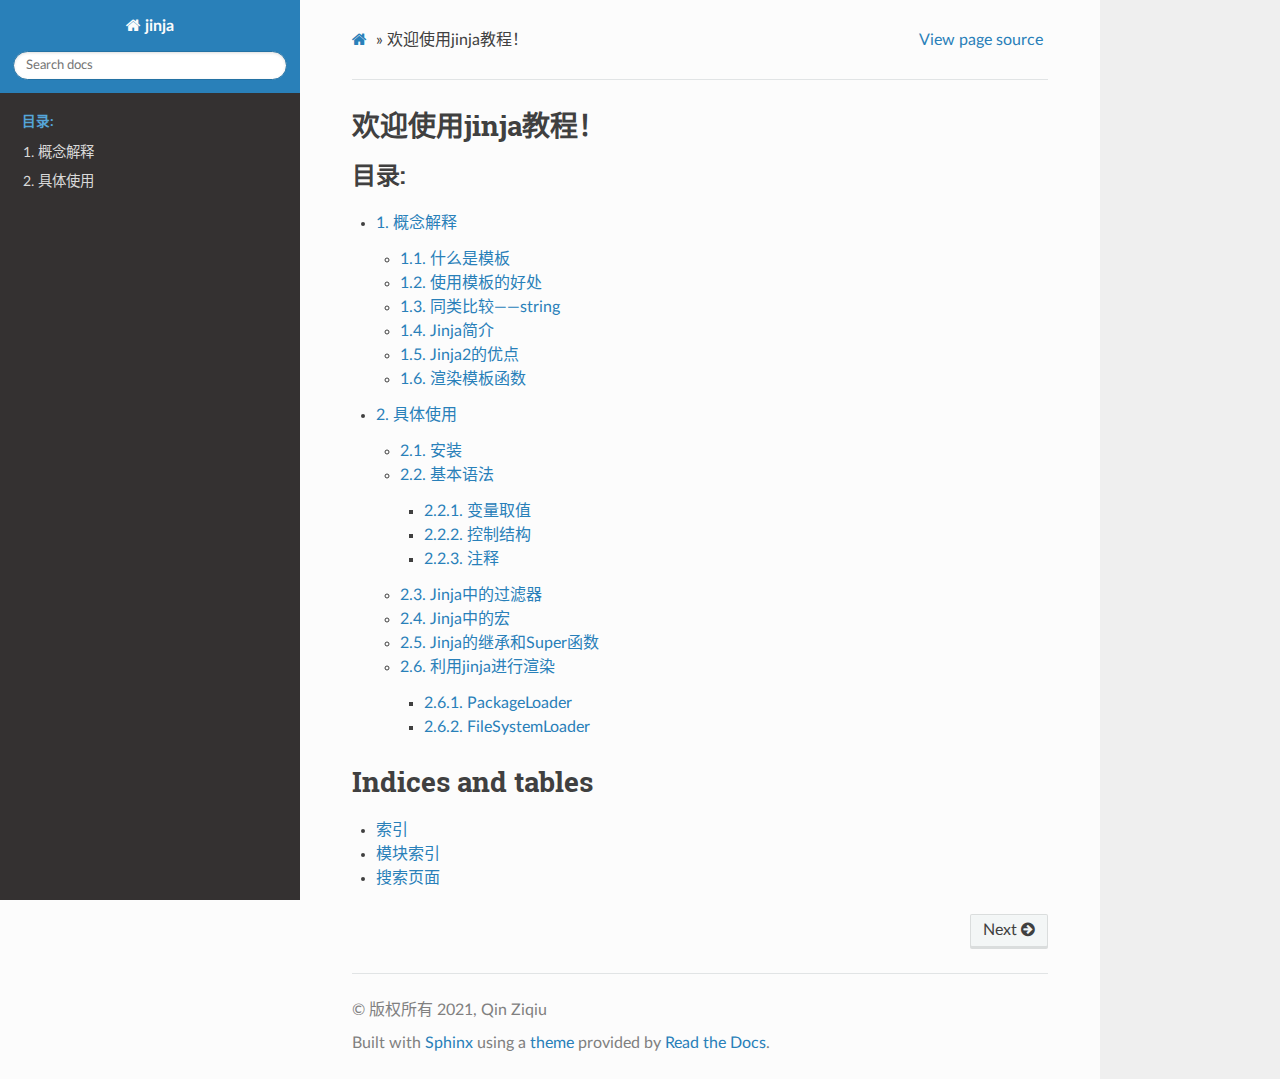
==== commit b47980f6: "修改中文标题" ====
--- a/index.html
+++ b/index.html
@@ -7,7 +7,7 @@
   
   <meta name="viewport" content="width=device-width, initial-scale=1.0">
   
-  <title>Welcome to jinja’s documentation! &mdash; jinja 1.0 文档</title>
+  <title>欢迎使用jinja教程！ &mdash; jinja 1.0 文档</title>
   
 
   
@@ -82,7 +82,7 @@
               
             
             
-              <p class="caption"><span class="caption-text">Contents:</span></p>
+              <p class="caption"><span class="caption-text">目录:</span></p>
 <ul>
 <li class="toctree-l1"><a class="reference internal" href="part1.html">1. 概念解释</a></li>
 <li class="toctree-l1"><a class="reference internal" href="part2.html">2. 具体使用</a></li>
@@ -132,7 +132,7 @@
     
       <li><a href="#" class="icon icon-home"></a> &raquo;</li>
         
-      <li>Welcome to jinja’s documentation!</li>
+      <li>欢迎使用jinja教程！</li>
     
     
       <li class="wy-breadcrumbs-aside">
@@ -151,10 +151,10 @@
           <div role="main" class="document" itemscope="itemscope" itemtype="http://schema.org/Article">
            <div itemprop="articleBody">
             
-  <div class="section" id="welcome-to-jinja-s-documentation">
-<h1>Welcome to jinja’s documentation!<a class="headerlink" href="#welcome-to-jinja-s-documentation" title="永久链接至标题">¶</a></h1>
+  <div class="section" id="jinja">
+<h1>欢迎使用jinja教程！<a class="headerlink" href="#jinja" title="永久链接至标题">¶</a></h1>
 <div class="toctree-wrapper compound">
-<p class="caption"><span class="caption-text">Contents:</span></p>
+<p class="caption"><span class="caption-text">目录:</span></p>
 <ul>
 <li class="toctree-l1"><a class="reference internal" href="part1.html">1. 概念解释</a><ul>
 <li class="toctree-l2"><a class="reference internal" href="part1.html#id2">1.1. 什么是模板</a></li>
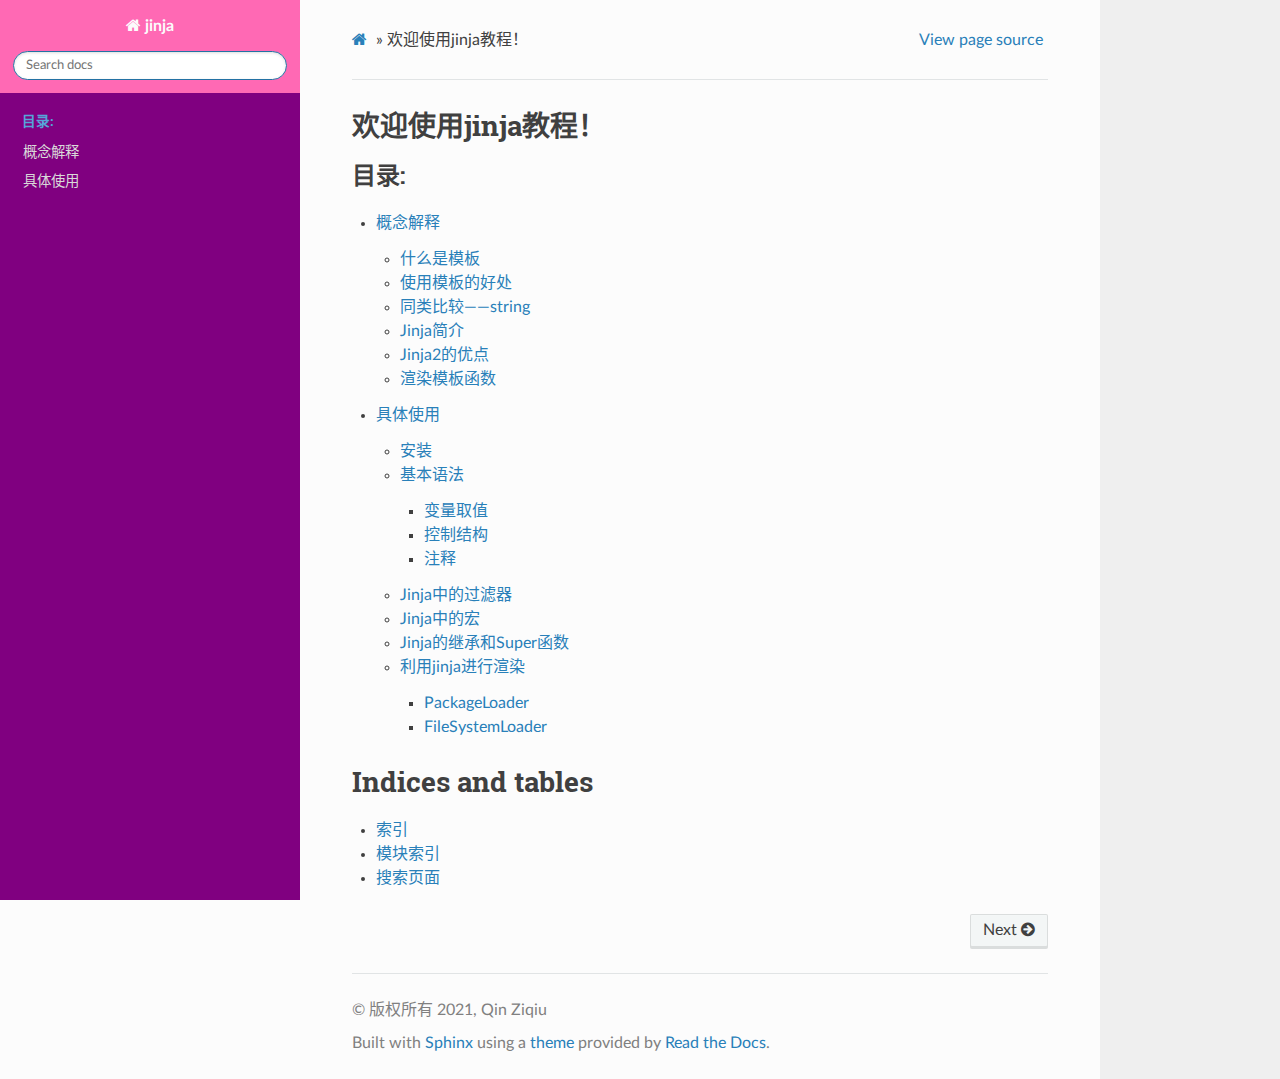
==== commit 9a3212cb: "改变颜色" ====
--- a/index.html
+++ b/index.html
@@ -37,7 +37,7 @@
     
     <link rel="index" title="索引" href="genindex.html" />
     <link rel="search" title="搜索" href="search.html" />
-    <link rel="next" title="1. 概念解释" href="part1.html" /> 
+    <link rel="next" title="概念解释" href="part1.html" /> 
 </head>
 
 <body class="wy-body-for-nav">
@@ -84,8 +84,8 @@
             
               <p class="caption"><span class="caption-text">目录:</span></p>
 <ul>
-<li class="toctree-l1"><a class="reference internal" href="part1.html">1. 概念解释</a></li>
-<li class="toctree-l1"><a class="reference internal" href="part2.html">2. 具体使用</a></li>
+<li class="toctree-l1"><a class="reference internal" href="part1.html">概念解释</a></li>
+<li class="toctree-l1"><a class="reference internal" href="part2.html">具体使用</a></li>
 </ul>
 
             
@@ -156,29 +156,29 @@
 <div class="toctree-wrapper compound">
 <p class="caption"><span class="caption-text">目录:</span></p>
 <ul>
-<li class="toctree-l1"><a class="reference internal" href="part1.html">1. 概念解释</a><ul>
-<li class="toctree-l2"><a class="reference internal" href="part1.html#id2">1.1. 什么是模板</a></li>
-<li class="toctree-l2"><a class="reference internal" href="part1.html#id3">1.2. 使用模板的好处</a></li>
-<li class="toctree-l2"><a class="reference internal" href="part1.html#string">1.3. 同类比较——string</a></li>
-<li class="toctree-l2"><a class="reference internal" href="part1.html#jinja">1.4. Jinja简介</a></li>
-<li class="toctree-l2"><a class="reference internal" href="part1.html#jinja2">1.5. Jinja2的优点</a></li>
-<li class="toctree-l2"><a class="reference internal" href="part1.html#id4">1.6. 渲染模板函数</a></li>
-</ul>
-</li>
-<li class="toctree-l1"><a class="reference internal" href="part2.html">2. 具体使用</a><ul>
-<li class="toctree-l2"><a class="reference internal" href="part2.html#id2">2.1. 安装</a></li>
-<li class="toctree-l2"><a class="reference internal" href="part2.html#id3">2.2. 基本语法</a><ul>
-<li class="toctree-l3"><a class="reference internal" href="part2.html#id4">2.2.1. 变量取值</a></li>
-<li class="toctree-l3"><a class="reference internal" href="part2.html#id5">2.2.2. 控制结构</a></li>
-<li class="toctree-l3"><a class="reference internal" href="part2.html#id6">2.2.3. 注释</a></li>
-</ul>
-</li>
-<li class="toctree-l2"><a class="reference internal" href="part2.html#jinja">2.3. Jinja中的过滤器</a></li>
-<li class="toctree-l2"><a class="reference internal" href="part2.html#id7">2.4. Jinja中的宏</a></li>
-<li class="toctree-l2"><a class="reference internal" href="part2.html#jinjasuper">2.5. Jinja的继承和Super函数</a></li>
-<li class="toctree-l2"><a class="reference internal" href="part2.html#id8">2.6. 利用jinja进行渲染</a><ul>
-<li class="toctree-l3"><a class="reference internal" href="part2.html#packageloader">2.6.1. PackageLoader</a></li>
-<li class="toctree-l3"><a class="reference internal" href="part2.html#filesystemloader">2.6.2. FileSystemLoader</a></li>
+<li class="toctree-l1"><a class="reference internal" href="part1.html">概念解释</a><ul>
+<li class="toctree-l2"><a class="reference internal" href="part1.html#id2">什么是模板</a></li>
+<li class="toctree-l2"><a class="reference internal" href="part1.html#id3">使用模板的好处</a></li>
+<li class="toctree-l2"><a class="reference internal" href="part1.html#string">同类比较——string</a></li>
+<li class="toctree-l2"><a class="reference internal" href="part1.html#jinja">Jinja简介</a></li>
+<li class="toctree-l2"><a class="reference internal" href="part1.html#jinja2">Jinja2的优点</a></li>
+<li class="toctree-l2"><a class="reference internal" href="part1.html#id4">渲染模板函数</a></li>
+</ul>
+</li>
+<li class="toctree-l1"><a class="reference internal" href="part2.html">具体使用</a><ul>
+<li class="toctree-l2"><a class="reference internal" href="part2.html#id2">安装</a></li>
+<li class="toctree-l2"><a class="reference internal" href="part2.html#id3">基本语法</a><ul>
+<li class="toctree-l3"><a class="reference internal" href="part2.html#id4">变量取值</a></li>
+<li class="toctree-l3"><a class="reference internal" href="part2.html#id5">控制结构</a></li>
+<li class="toctree-l3"><a class="reference internal" href="part2.html#id6">注释</a></li>
+</ul>
+</li>
+<li class="toctree-l2"><a class="reference internal" href="part2.html#jinja">Jinja中的过滤器</a></li>
+<li class="toctree-l2"><a class="reference internal" href="part2.html#id7">Jinja中的宏</a></li>
+<li class="toctree-l2"><a class="reference internal" href="part2.html#jinjasuper">Jinja的继承和Super函数</a></li>
+<li class="toctree-l2"><a class="reference internal" href="part2.html#id8">利用jinja进行渲染</a><ul>
+<li class="toctree-l3"><a class="reference internal" href="part2.html#packageloader">PackageLoader</a></li>
+<li class="toctree-l3"><a class="reference internal" href="part2.html#filesystemloader">FileSystemLoader</a></li>
 </ul>
 </li>
 </ul>
@@ -203,7 +203,7 @@
   
     <div class="rst-footer-buttons" role="navigation" aria-label="footer navigation">
       
-        <a href="part1.html" class="btn btn-neutral float-right" title="1. 概念解释" accesskey="n" rel="next">Next <span class="fa fa-arrow-circle-right"></span></a>
+        <a href="part1.html" class="btn btn-neutral float-right" title="概念解释" accesskey="n" rel="next">Next <span class="fa fa-arrow-circle-right"></span></a>
       
       
     </div>
@@ -246,7 +246,19 @@
   
   
     
-   
+    
+
+<style>
+/* Sidebar header (and topbar for mobile) */
+.wy-side-nav-search, .wy-nav-top {
+     background: hotpink;
+}
+/* Sidebar */
+.wy-nav-side {
+     background: purple;
+}
+</style>
+
 
 </body>
 </html>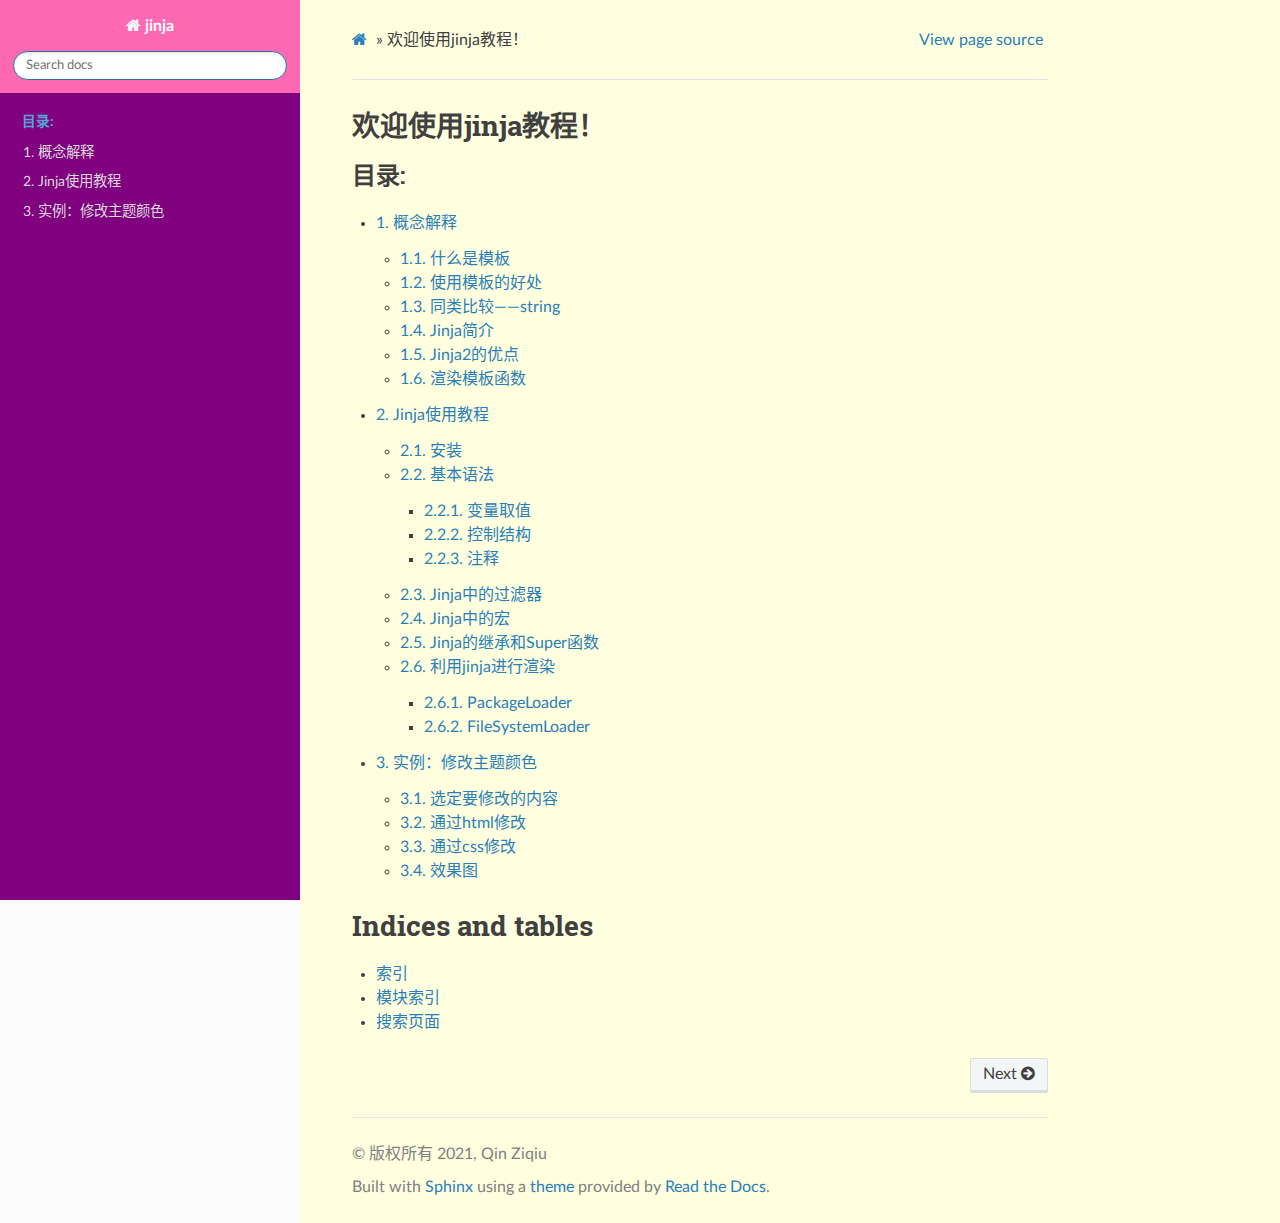
==== commit cf18b97e: "改主题和图片内容" ====
--- a/index.html
+++ b/index.html
@@ -37,7 +37,7 @@
     
     <link rel="index" title="索引" href="genindex.html" />
     <link rel="search" title="搜索" href="search.html" />
-    <link rel="next" title="概念解释" href="part1.html" /> 
+    <link rel="next" title="1. 概念解释" href="part1.html" /> 
 </head>
 
 <body class="wy-body-for-nav">
@@ -84,8 +84,9 @@
             
               <p class="caption"><span class="caption-text">目录:</span></p>
 <ul>
-<li class="toctree-l1"><a class="reference internal" href="part1.html">概念解释</a></li>
-<li class="toctree-l1"><a class="reference internal" href="part2.html">具体使用</a></li>
+<li class="toctree-l1"><a class="reference internal" href="part1.html">1. 概念解释</a></li>
+<li class="toctree-l1"><a class="reference internal" href="part2.html">2. Jinja使用教程</a></li>
+<li class="toctree-l1"><a class="reference internal" href="part3.html">3. 实例：修改主题颜色</a></li>
 </ul>
 
             
@@ -156,31 +157,38 @@
 <div class="toctree-wrapper compound">
 <p class="caption"><span class="caption-text">目录:</span></p>
 <ul>
-<li class="toctree-l1"><a class="reference internal" href="part1.html">概念解释</a><ul>
-<li class="toctree-l2"><a class="reference internal" href="part1.html#id2">什么是模板</a></li>
-<li class="toctree-l2"><a class="reference internal" href="part1.html#id3">使用模板的好处</a></li>
-<li class="toctree-l2"><a class="reference internal" href="part1.html#string">同类比较——string</a></li>
-<li class="toctree-l2"><a class="reference internal" href="part1.html#jinja">Jinja简介</a></li>
-<li class="toctree-l2"><a class="reference internal" href="part1.html#jinja2">Jinja2的优点</a></li>
-<li class="toctree-l2"><a class="reference internal" href="part1.html#id4">渲染模板函数</a></li>
-</ul>
-</li>
-<li class="toctree-l1"><a class="reference internal" href="part2.html">具体使用</a><ul>
-<li class="toctree-l2"><a class="reference internal" href="part2.html#id2">安装</a></li>
-<li class="toctree-l2"><a class="reference internal" href="part2.html#id3">基本语法</a><ul>
-<li class="toctree-l3"><a class="reference internal" href="part2.html#id4">变量取值</a></li>
-<li class="toctree-l3"><a class="reference internal" href="part2.html#id5">控制结构</a></li>
-<li class="toctree-l3"><a class="reference internal" href="part2.html#id6">注释</a></li>
-</ul>
-</li>
-<li class="toctree-l2"><a class="reference internal" href="part2.html#jinja">Jinja中的过滤器</a></li>
-<li class="toctree-l2"><a class="reference internal" href="part2.html#id7">Jinja中的宏</a></li>
-<li class="toctree-l2"><a class="reference internal" href="part2.html#jinjasuper">Jinja的继承和Super函数</a></li>
-<li class="toctree-l2"><a class="reference internal" href="part2.html#id8">利用jinja进行渲染</a><ul>
-<li class="toctree-l3"><a class="reference internal" href="part2.html#packageloader">PackageLoader</a></li>
-<li class="toctree-l3"><a class="reference internal" href="part2.html#filesystemloader">FileSystemLoader</a></li>
-</ul>
-</li>
+<li class="toctree-l1"><a class="reference internal" href="part1.html">1. 概念解释</a><ul>
+<li class="toctree-l2"><a class="reference internal" href="part1.html#id2">1.1. 什么是模板</a></li>
+<li class="toctree-l2"><a class="reference internal" href="part1.html#id3">1.2. 使用模板的好处</a></li>
+<li class="toctree-l2"><a class="reference internal" href="part1.html#string">1.3. 同类比较——string</a></li>
+<li class="toctree-l2"><a class="reference internal" href="part1.html#jinja">1.4. Jinja简介</a></li>
+<li class="toctree-l2"><a class="reference internal" href="part1.html#jinja2">1.5. Jinja2的优点</a></li>
+<li class="toctree-l2"><a class="reference internal" href="part1.html#id4">1.6. 渲染模板函数</a></li>
+</ul>
+</li>
+<li class="toctree-l1"><a class="reference internal" href="part2.html">2. Jinja使用教程</a><ul>
+<li class="toctree-l2"><a class="reference internal" href="part2.html#id1">2.1. 安装</a></li>
+<li class="toctree-l2"><a class="reference internal" href="part2.html#id2">2.2. 基本语法</a><ul>
+<li class="toctree-l3"><a class="reference internal" href="part2.html#id3">2.2.1. 变量取值</a></li>
+<li class="toctree-l3"><a class="reference internal" href="part2.html#id4">2.2.2. 控制结构</a></li>
+<li class="toctree-l3"><a class="reference internal" href="part2.html#id5">2.2.3. 注释</a></li>
+</ul>
+</li>
+<li class="toctree-l2"><a class="reference internal" href="part2.html#id6">2.3. Jinja中的过滤器</a></li>
+<li class="toctree-l2"><a class="reference internal" href="part2.html#id7">2.4. Jinja中的宏</a></li>
+<li class="toctree-l2"><a class="reference internal" href="part2.html#jinjasuper">2.5. Jinja的继承和Super函数</a></li>
+<li class="toctree-l2"><a class="reference internal" href="part2.html#id8">2.6. 利用jinja进行渲染</a><ul>
+<li class="toctree-l3"><a class="reference internal" href="part2.html#packageloader">2.6.1. PackageLoader</a></li>
+<li class="toctree-l3"><a class="reference internal" href="part2.html#filesystemloader">2.6.2. FileSystemLoader</a></li>
+</ul>
+</li>
+</ul>
+</li>
+<li class="toctree-l1"><a class="reference internal" href="part3.html">3. 实例：修改主题颜色</a><ul>
+<li class="toctree-l2"><a class="reference internal" href="part3.html#id2">3.1. 选定要修改的内容</a></li>
+<li class="toctree-l2"><a class="reference internal" href="part3.html#html">3.2. 通过html修改</a></li>
+<li class="toctree-l2"><a class="reference internal" href="part3.html#css">3.3. 通过css修改</a></li>
+<li class="toctree-l2"><a class="reference internal" href="part3.html#id3">3.4. 效果图</a></li>
 </ul>
 </li>
 </ul>
@@ -203,7 +211,7 @@
   
     <div class="rst-footer-buttons" role="navigation" aria-label="footer navigation">
       
-        <a href="part1.html" class="btn btn-neutral float-right" title="概念解释" accesskey="n" rel="next">Next <span class="fa fa-arrow-circle-right"></span></a>
+        <a href="part1.html" class="btn btn-neutral float-right" title="1. 概念解释" accesskey="n" rel="next">Next <span class="fa fa-arrow-circle-right"></span></a>
       
       
     </div>
@@ -257,6 +265,10 @@
 .wy-nav-side {
      background: purple;
 }
+.wy-nav-content, .wy-nav-content-wrap
+{
+     background: lightyellow;
+}
 </style>
 
 
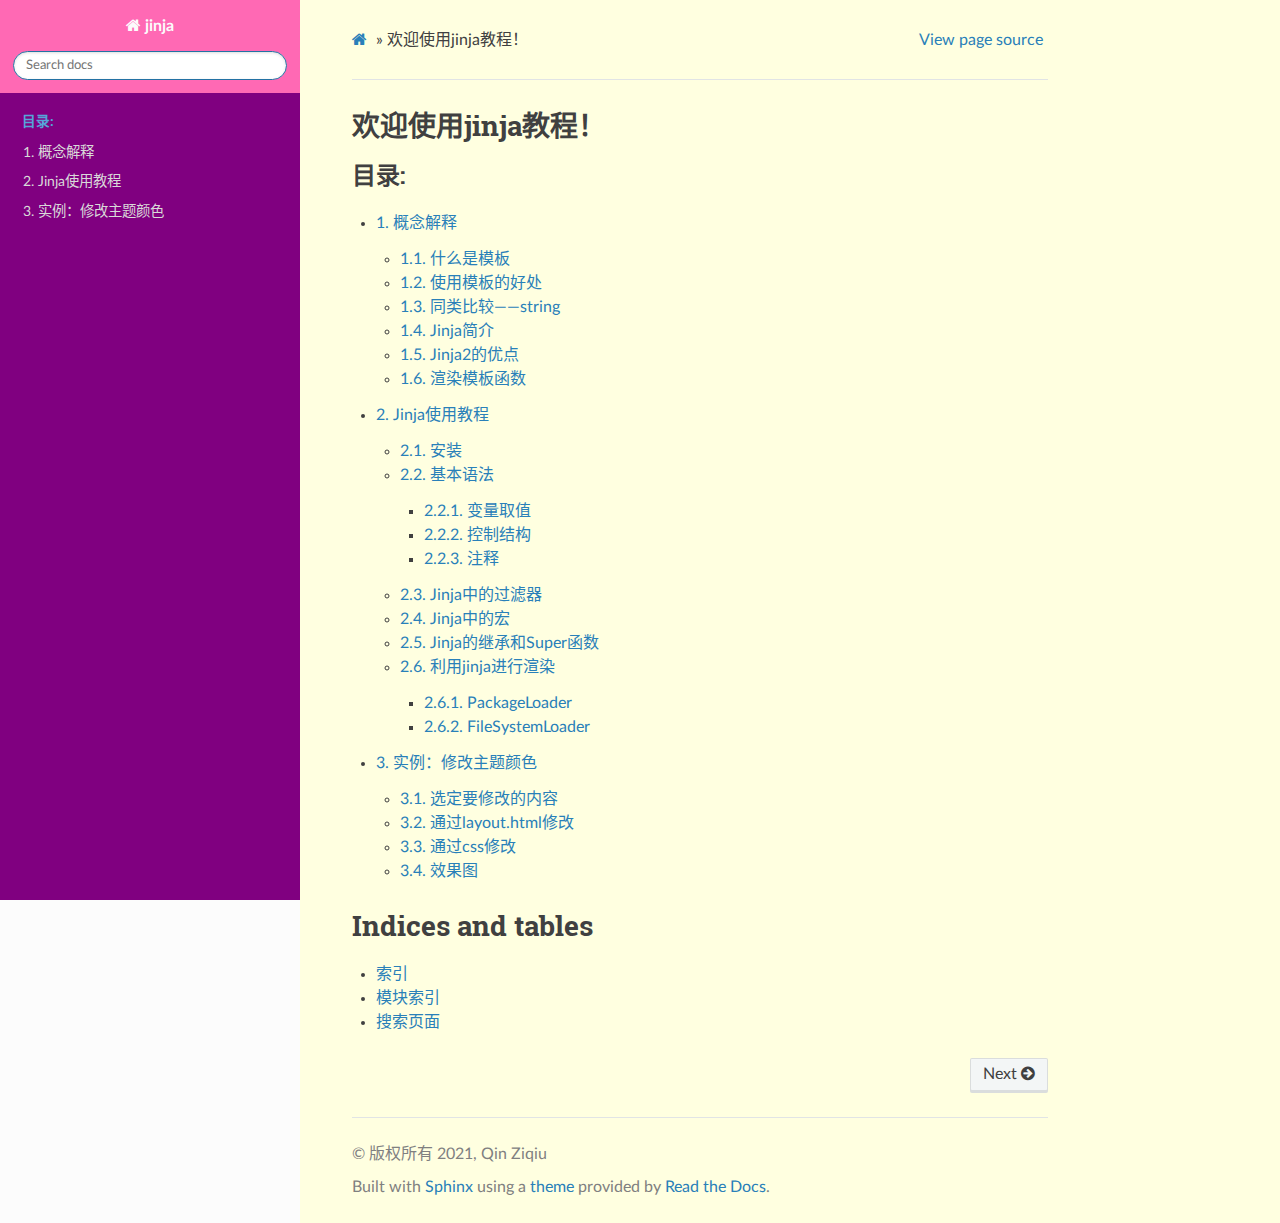
==== commit ad618c0b: "完成第三部分" ====
--- a/index.html
+++ b/index.html
@@ -186,7 +186,7 @@
 </li>
 <li class="toctree-l1"><a class="reference internal" href="part3.html">3. 实例：修改主题颜色</a><ul>
 <li class="toctree-l2"><a class="reference internal" href="part3.html#id2">3.1. 选定要修改的内容</a></li>
-<li class="toctree-l2"><a class="reference internal" href="part3.html#html">3.2. 通过html修改</a></li>
+<li class="toctree-l2"><a class="reference internal" href="part3.html#layout-html">3.2. 通过layout.html修改</a></li>
 <li class="toctree-l2"><a class="reference internal" href="part3.html#css">3.3. 通过css修改</a></li>
 <li class="toctree-l2"><a class="reference internal" href="part3.html#id3">3.4. 效果图</a></li>
 </ul>
@@ -269,6 +269,9 @@
 {
      background: lightyellow;
 }
+.highlight{
+     background-color: beige;
+}
 </style>
 
 
